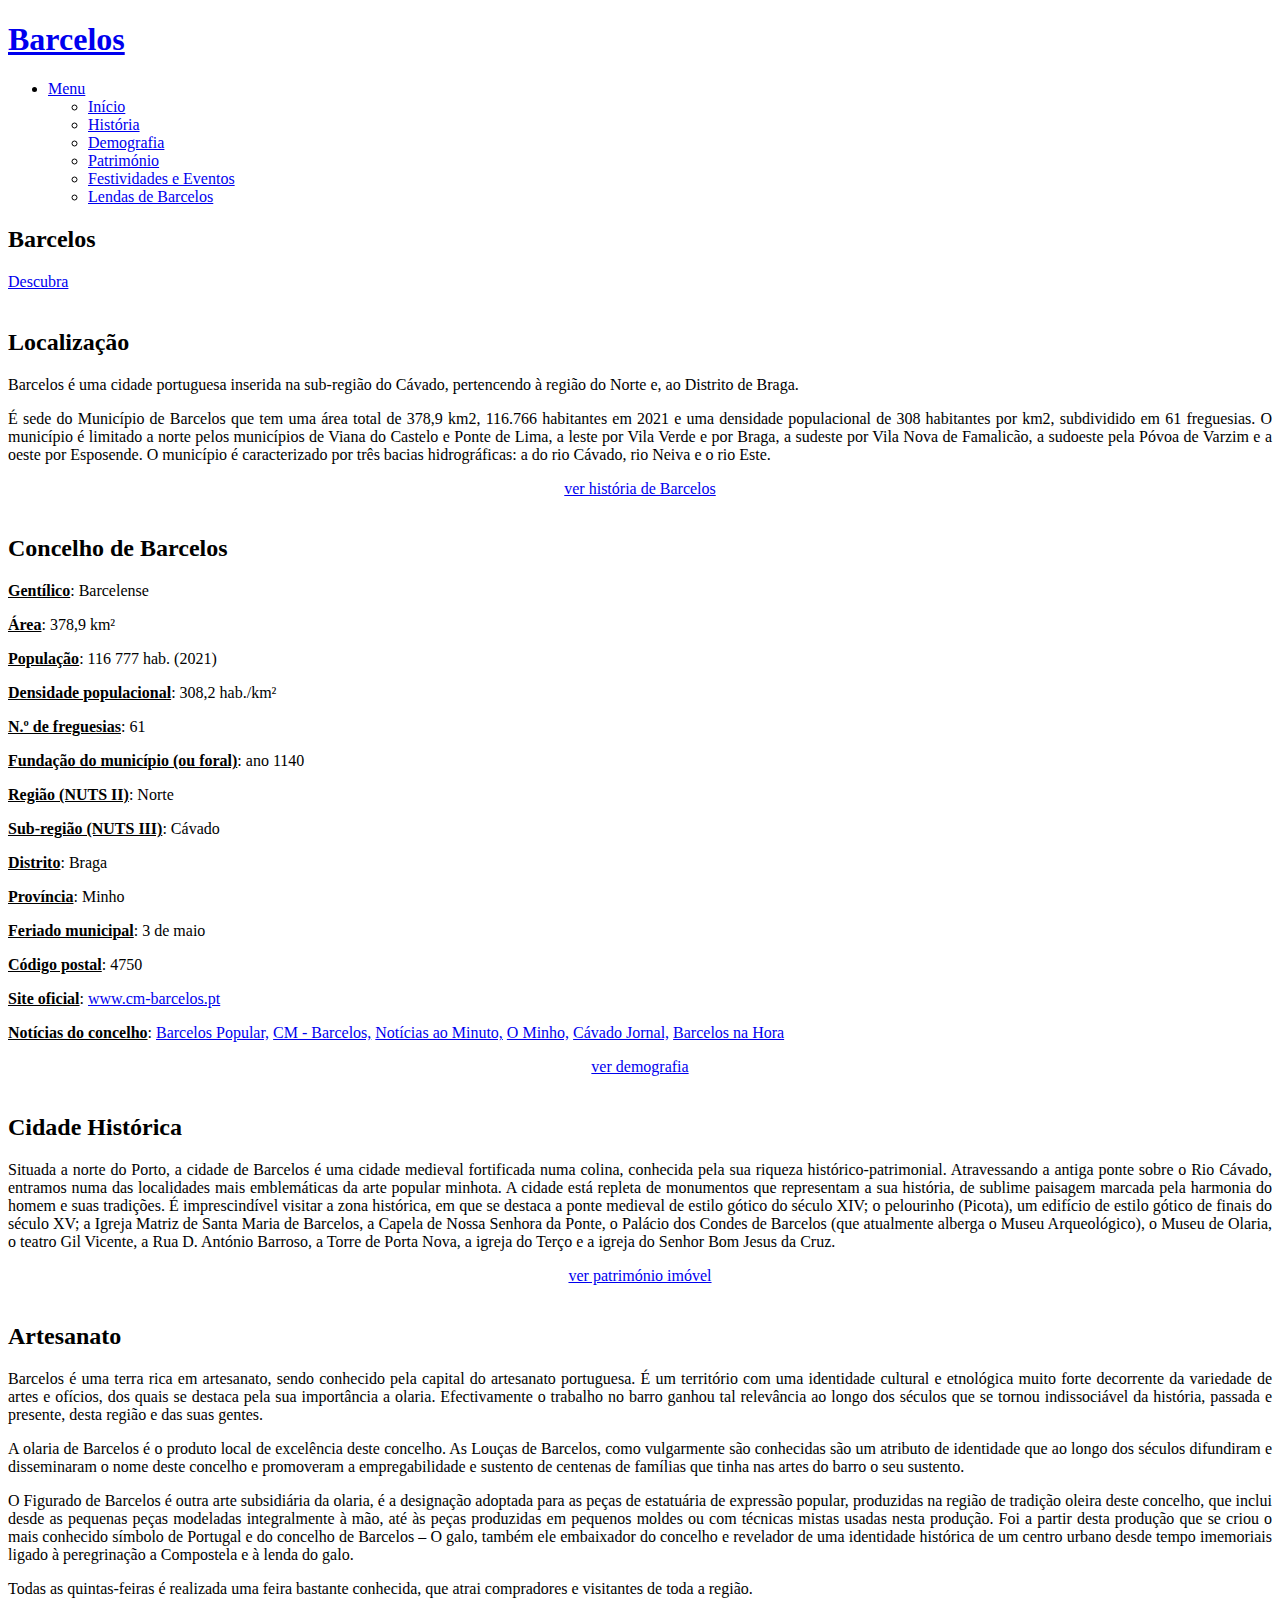
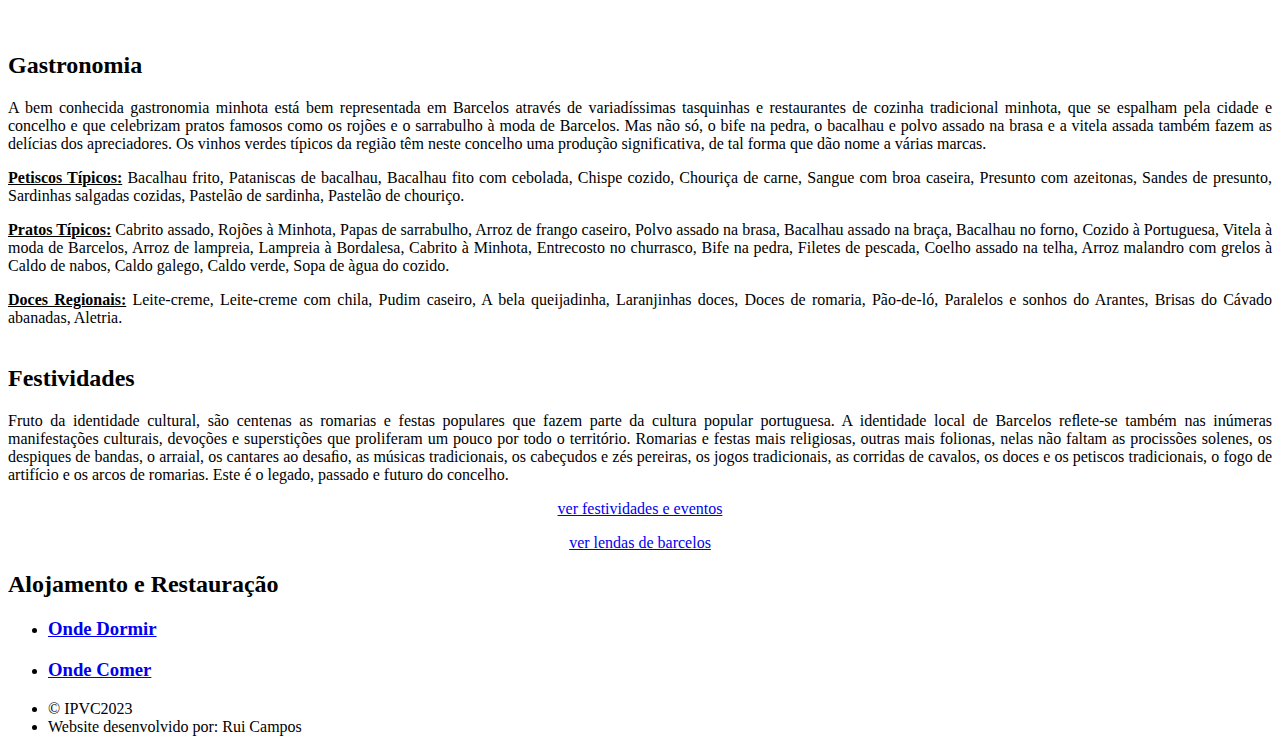
==== index.html @ 5ef61ab4 "changes" ====
<!DOCTYPE HTML>

<html>
	<head>
		<title>Barcelos</title>
		<meta charset="utf-8" />
		<meta name="viewport" content="width=device-width, initial-scale=1, user-scalable=no" />
		<link rel="stylesheet" href="assets/css/main.css" />
		<noscript><link rel="stylesheet" href="assets/css/noscript.css" /></noscript>
	</head>
	<body class="landing is-preload">

		<!-- Page Wrapper -->
			<div id="page-wrapper">

				<!-- Header -->
					<header id="header" class="alt">
						<h1><a href="index.html">Barcelos</a></h1>
						<nav id="nav">
							<ul>
								<li class="special">
									<a href="#menu" class="menuToggle"><span>Menu</span></a>
									<div id="menu">
										<ul>
											<li><a href="index.html">Início</a></li>
											<li><a href="historia.html">História</a></li>
											<li><a href="demografia.html">Demografia</a></li>
											<li><a href="patrimonio.html">Património</a></li>
											<li><a href="festividades.html">Festividades e Eventos</a></li>
											<li><a href="lendasdebarcelos.html">Lendas de Barcelos</a></li>
											

										</ul>
									</div>
								</li>
							</ul>
						</nav>
					</header>

				<!-- Banner -->
					<section id="banner">
						<div class="inner">
							<h2>Barcelos</h2>
							<p></p>
						
							
							
						</div>
						
						<p></p>
						<p></p>

						<a href="#one" class="more scrolly">Descubra</a>
					</section>

				<!-- One -->
					<section id="one" class="wrapper special">
						
					</section>

				<!-- Two -->
					<section id="two" class="wrapper alt style2">
						<section class="spotlight">
							<div class="image"><img src="images/Barcelos_localização.png" alt="" /></div><div class="content" align="justify">
								<h2>Localização</h2>
								<p>Barcelos é uma cidade portuguesa inserida na sub-região do Cávado, pertencendo à região do Norte e, ao Distrito de Braga.</p>
								<p>É sede do Município de Barcelos que tem uma área total de 378,9 km2, 116.766 habitantes em 2021 e uma densidade populacional de 308 habitantes por km2, subdividido em 61 freguesias. O município é limitado a norte pelos municípios de Viana do Castelo e Ponte de Lima, a leste por Vila Verde e por Braga, a sudeste por Vila Nova de Famalicão, a sudoeste pela Póvoa de Varzim e a oeste por Esposende. O município é caracterizado por três bacias hidrográficas: a do rio Cávado, rio Neiva e o rio Este.</p>
								<center><a href="historia.html" class="button primary fit small">ver história de Barcelos</a></center>
							</div>
						</section>
						<section class="spotlight">
							<div class="image"><img src="images/concelho.jpg" alt="" /></div><div class="content" align="justify">
								<h2>Concelho de Barcelos</h2>
								<p><b><u>Gentílico</u></b>: Barcelense</p>
								<p><b><u>Área</u></b>: 378,9 km²</p>
								<p><b><u>População</u></b>: 116 777 hab. (2021)</p>
								<p><b><u>Densidade populacional</u></b>: 308,2  hab./km²</p>
								<p><b><u>N.º de freguesias</u></b>: 61</p>
								<p><b><u>Fundação do município (ou foral)</u></b>: ano 1140</p>
								<p><b><u>Região (NUTS II)</u></b>: Norte</p>
								<p><b><u>Sub-região (NUTS III)</u></b>: Cávado</p>
								<p><b><u>Distrito</u></b>: Braga</p>
								<p><b><u>Província</u></b>: Minho</p>
								<p><b><u>Feriado municipal</u></b>: 3 de maio</p>
								<p><b><u>Código postal</u></b>: 4750</p>
								<p><b><u>Site oficial</u></b>: <a href="https://www.cm-barcelos.pt/">www.cm-barcelos.pt</a></p>
								<p><b><u>Notícias do concelho</u></b>: <a href="https://www.barcelos-popular.pt/">Barcelos Popular,</a> <a href="https://www.cm-barcelos.pt/categorias/noticias/">CM - Barcelos,</a> <a href="https://www.noticiasaominuto.com/pais/tag/barcelos">Notícias ao Minuto,</a> <a href="https://ominho.pt/tag/barcelos/">O Minho,</a> <a href="https://cavadojornal.pt/">Cávado Jornal,</a> <a href="https://barcelosnahora.pt/">Barcelos na Hora</a></p>
								<center><a href="demografia.html" class="button primary fit small">ver demografia</a></center>
								
							</div>
						</section>
						<section class="spotlight">
							<div class="image"><img src="images/barcelosPonte.jpg" alt="" /></div><div class="content" align="justify">
								<h2>Cidade Histórica</h2>
								<p>Situada a norte do Porto, a cidade de Barcelos é uma cidade medieval fortificada numa colina, conhecida pela sua riqueza histórico-patrimonial. Atravessando a antiga ponte sobre o Rio Cávado, entramos numa das localidades mais emblemáticas da arte popular minhota. A cidade está repleta de monumentos que representam a sua história, de sublime paisagem marcada pela harmonia do homem e suas tradições.
									
									É imprescindível visitar a zona histórica, em que se destaca a ponte medieval de estilo gótico do século XIV; o pelourinho (Picota), um edifício de estilo gótico de finais do século XV; a Igreja Matriz de Santa Maria de Barcelos, a Capela de Nossa Senhora da Ponte, o Palácio dos Condes de Barcelos (que atualmente alberga o Museu Arqueológico), o Museu de Olaria, o teatro Gil Vicente, a Rua D. António Barroso, a Torre de Porta Nova, a igreja do Terço e a igreja do Senhor Bom Jesus da Cruz. </p>
									<center><a href="patrimonio.html" class="button primary fit small">ver património imóvel</a></center>
							</div>
							
						</section>
						<section class="spotlight">
							<div class="image"><img src="images/artesanato.jpg" alt="" /></div><div class="content" align="justify">
								<h2>Artesanato</h2>
								<p>Barcelos é uma terra rica em artesanato, sendo conhecido pela capital do artesanato portuguesa. É um território com uma identidade cultural e etnológica muito forte decorrente da variedade de artes e ofícios, dos quais se destaca pela sua importância a olaria. Efectivamente o trabalho no barro ganhou tal relevância ao longo dos séculos que se tornou indissociável da história, passada e presente, desta região e das suas gentes.</p>

									<p>A olaria de Barcelos é o produto local de excelência deste concelho. As Louças de Barcelos, como vulgarmente são conhecidas são um atributo de identidade que ao longo dos séculos difundiram e disseminaram o nome deste concelho e promoveram a empregabilidade e sustento de centenas de famílias que tinha nas artes do barro o seu sustento.</p>
									
									<p>O Figurado de Barcelos é outra arte subsidiária da olaria, é a designação adoptada para as peças de estatuária de expressão popular, produzidas na região de tradição oleira deste concelho, que inclui desde as pequenas peças modeladas integralmente à mão, até às peças produzidas em pequenos moldes ou com técnicas mistas usadas nesta produção. Foi a partir desta produção que se criou o mais conhecido símbolo de Portugal e do concelho de Barcelos – O galo, também ele embaixador do concelho e revelador de uma identidade histórica de um centro urbano desde tempo imemoriais ligado à peregrinação a Compostela e à lenda do galo. </p>
									<p>Todas as quintas-feiras é realizada uma feira bastante conhecida, que atrai compradores e visitantes de toda a região.</p></p>
							</div>
						</section>
						<section class="spotlight">
							<div class="image"><img src="images/gastronomia.jpg" alt="" /></div><div class="content" align="justify">
								<h2>Gastronomia</h2>
								<p>A bem conhecida gastronomia minhota está bem representada em Barcelos através de variadíssimas tasquinhas e restaurantes de cozinha tradicional minhota, que se espalham pela cidade e concelho e que celebrizam pratos famosos como os rojões e o sarrabulho à moda de Barcelos. Mas não só, o bife na pedra, o bacalhau e polvo assado na brasa e a vitela assada também fazem as delícias dos apreciadores.
									Os vinhos verdes típicos da região têm neste concelho uma produção significativa, de tal forma que dão nome a várias marcas.</p>

								<li><b><u>Petiscos Típicos:</u></b> Bacalhau frito, Pataniscas de bacalhau, Bacalhau fito com cebolada, Chispe cozido, Chouriça de carne, Sangue com broa caseira, Presunto com azeitonas, Sandes de presunto, Sardinhas salgadas cozidas, Pastelão de sardinha, Pastelão de chouriço.</li>
								<p></p>
								<li><b><u>Pratos Típicos:</u></b> Cabrito assado, Rojões à Minhota, Papas de sarrabulho, Arroz de frango caseiro, Polvo assado na brasa, Bacalhau assado na braça, Bacalhau no forno, Cozido à Portuguesa, Vitela à moda de Barcelos, Arroz de lampreia, Lampreia à Bordalesa, Cabrito à Minhota, Entrecosto no churrasco, Bife na pedra, Filetes de pescada, Coelho assado na telha, Arroz malandro com grelos à Caldo de nabos, Caldo galego, Caldo verde, Sopa de àgua do cozido.</li>
								<p></p>
								<li><b><u>Doces Regionais:</u></b> Leite-creme, Leite-creme com chila, Pudim caseiro, A bela queijadinha, Laranjinhas doces, Doces de romaria, Pão-de-ló, Paralelos e sonhos do Arantes, Brisas do Cávado abanadas, Aletria.</li>
								
							</div>
						</section>
						<section class="spotlight">
							<div class="image"><img src="images/festadascruzes.jpg" alt="" /></div><div class="content" align="justify">
								<h2>Festividades</h2>
								<p>Fruto da identidade cultural, são centenas as romarias e festas populares que fazem parte da cultura popular portuguesa. A identidade local de Barcelos reﬂete-se também nas inúmeras manifestações culturais, devoções e superstições que proliferam um pouco por todo o território. Romarias e festas mais religiosas, outras mais folionas, nelas não faltam as procissões solenes, os despiques de bandas, o arraial, os cantares ao desaﬁo, as músicas tradicionais, os cabeçudos e zés pereiras, os jogos tradicionais, as corridas de cavalos, os doces e os petiscos tradicionais, o fogo de artifício e os arcos de romarias. Este é o legado, passado e futuro do concelho.</p>
								<center><a href="festividades.html" class="button primary fit small">ver festividades e eventos</a></center>
								<p></p>
								<center><a href="lendasdebarcelos.html" class="button primary fit small">ver lendas de barcelos</a></center>
							</div>
						</section>
					</section>

				<!-- Three -->
					<section id="three" class="wrapper style3 special">
						<div class="inner">
							<header class="major">
								<h2>Alojamento e Restauração</h2>
								<p></p>
								<p></p>
							</header>
							<ul class="features">
								<li class="fa fa-bed">
									<h3><a href="https://www.cm-barcelos.pt/visitar/onde-ficar/">Onde Dormir</a></h3>
									<p></p>
								</li>
								<li class="fas fa-hamburger">
									<h3><a href="https://www.cm-barcelos.pt/visitar/onde-comer/">Onde Comer</a></h3>
									<p></p>
								</li>
								
							</ul>
						</div>
					</section>

				<!-- CTA -->
					<section id="cta" class="wrapper style4">
						<div class="inner">
							<header>
								
							</header>
							<ul class="actions stacked">
								
							</ul>
						</div>
					</section>

				<!-- Footer -->
					<footer id="footer">
						
						<ul class="copyright">
							<li>&copy; IPVC2023</li><li>Website desenvolvido por: Rui Campos</a></li>
						</ul>
					</footer>

			</div>

		<!-- Scripts -->
			<script src="assets/js/jquery.min.js"></script>
			<script src="assets/js/jquery.scrollex.min.js"></script>
			<script src="assets/js/jquery.scrolly.min.js"></script>
			<script src="assets/js/browser.min.js"></script>
			<script src="assets/js/breakpoints.min.js"></script>
			<script src="assets/js/util.js"></script>
			<script src="assets/js/main.js"></script>

	</body>
</html>
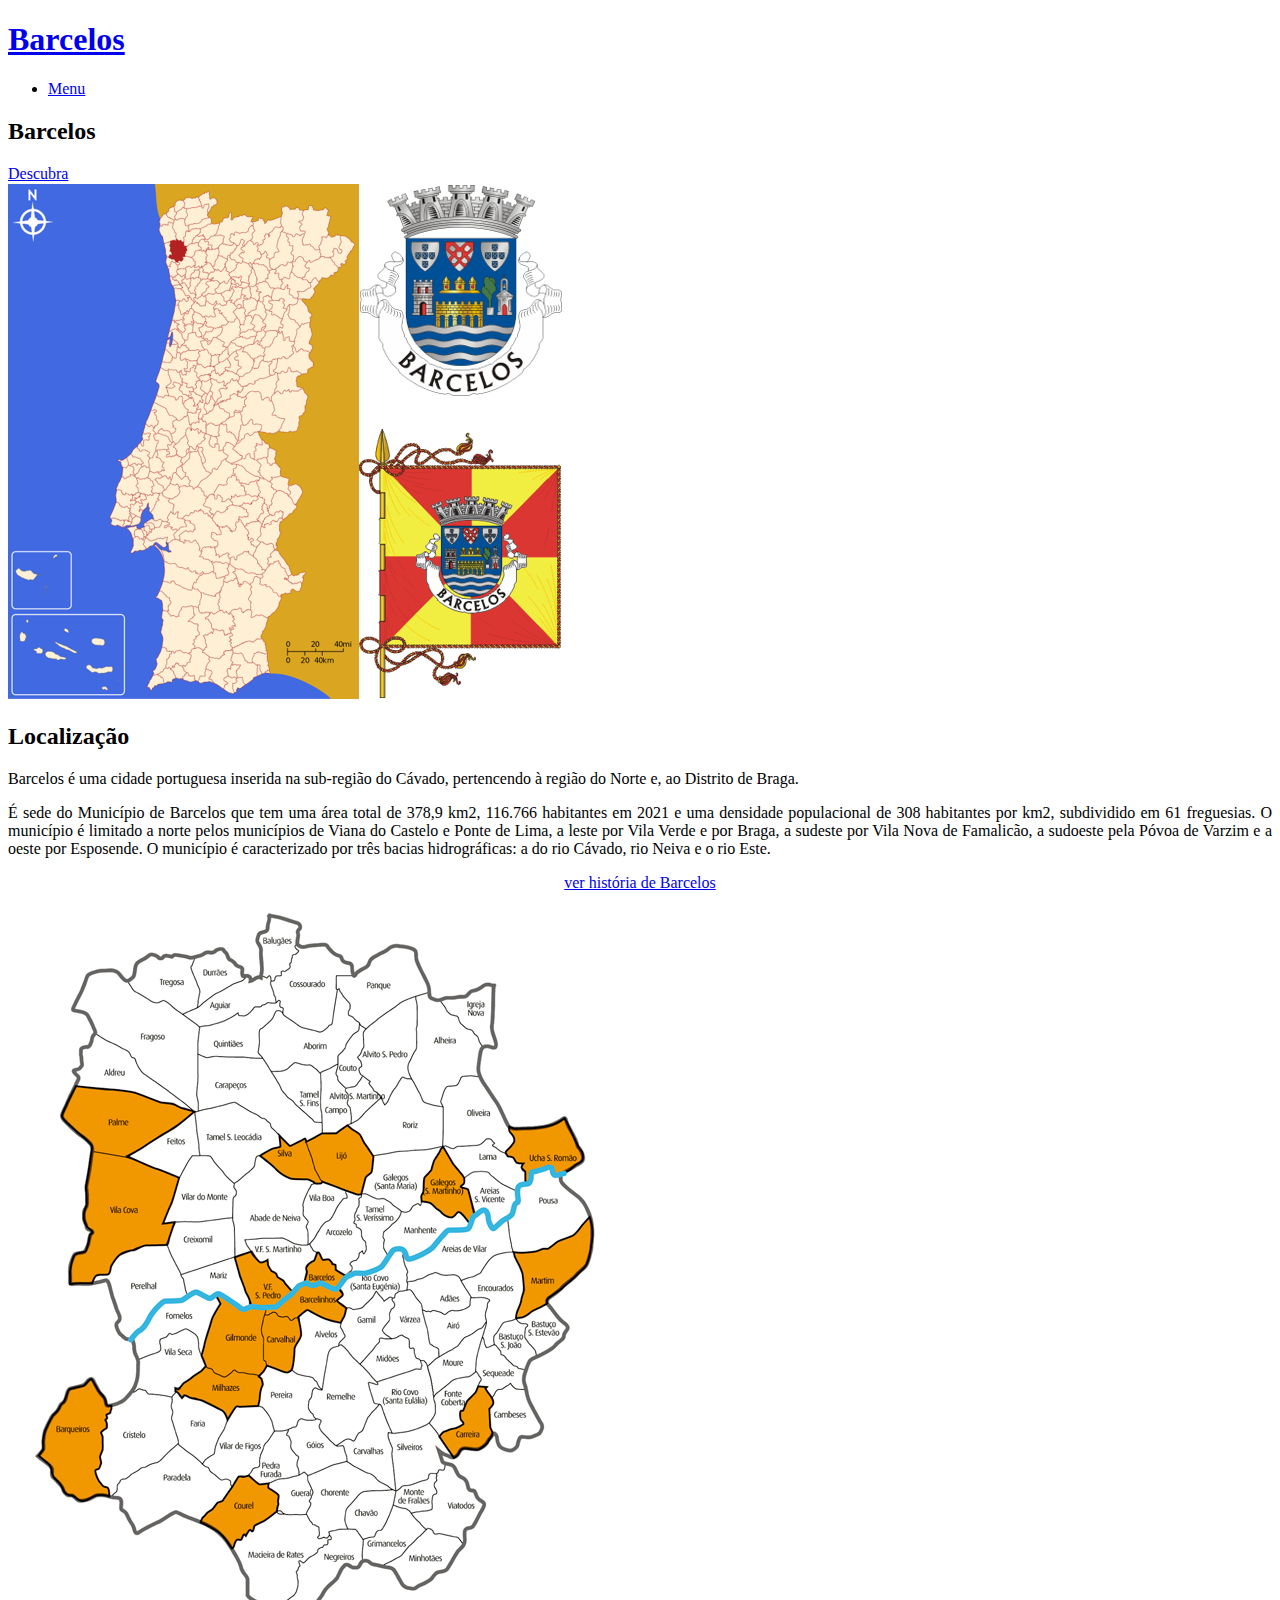
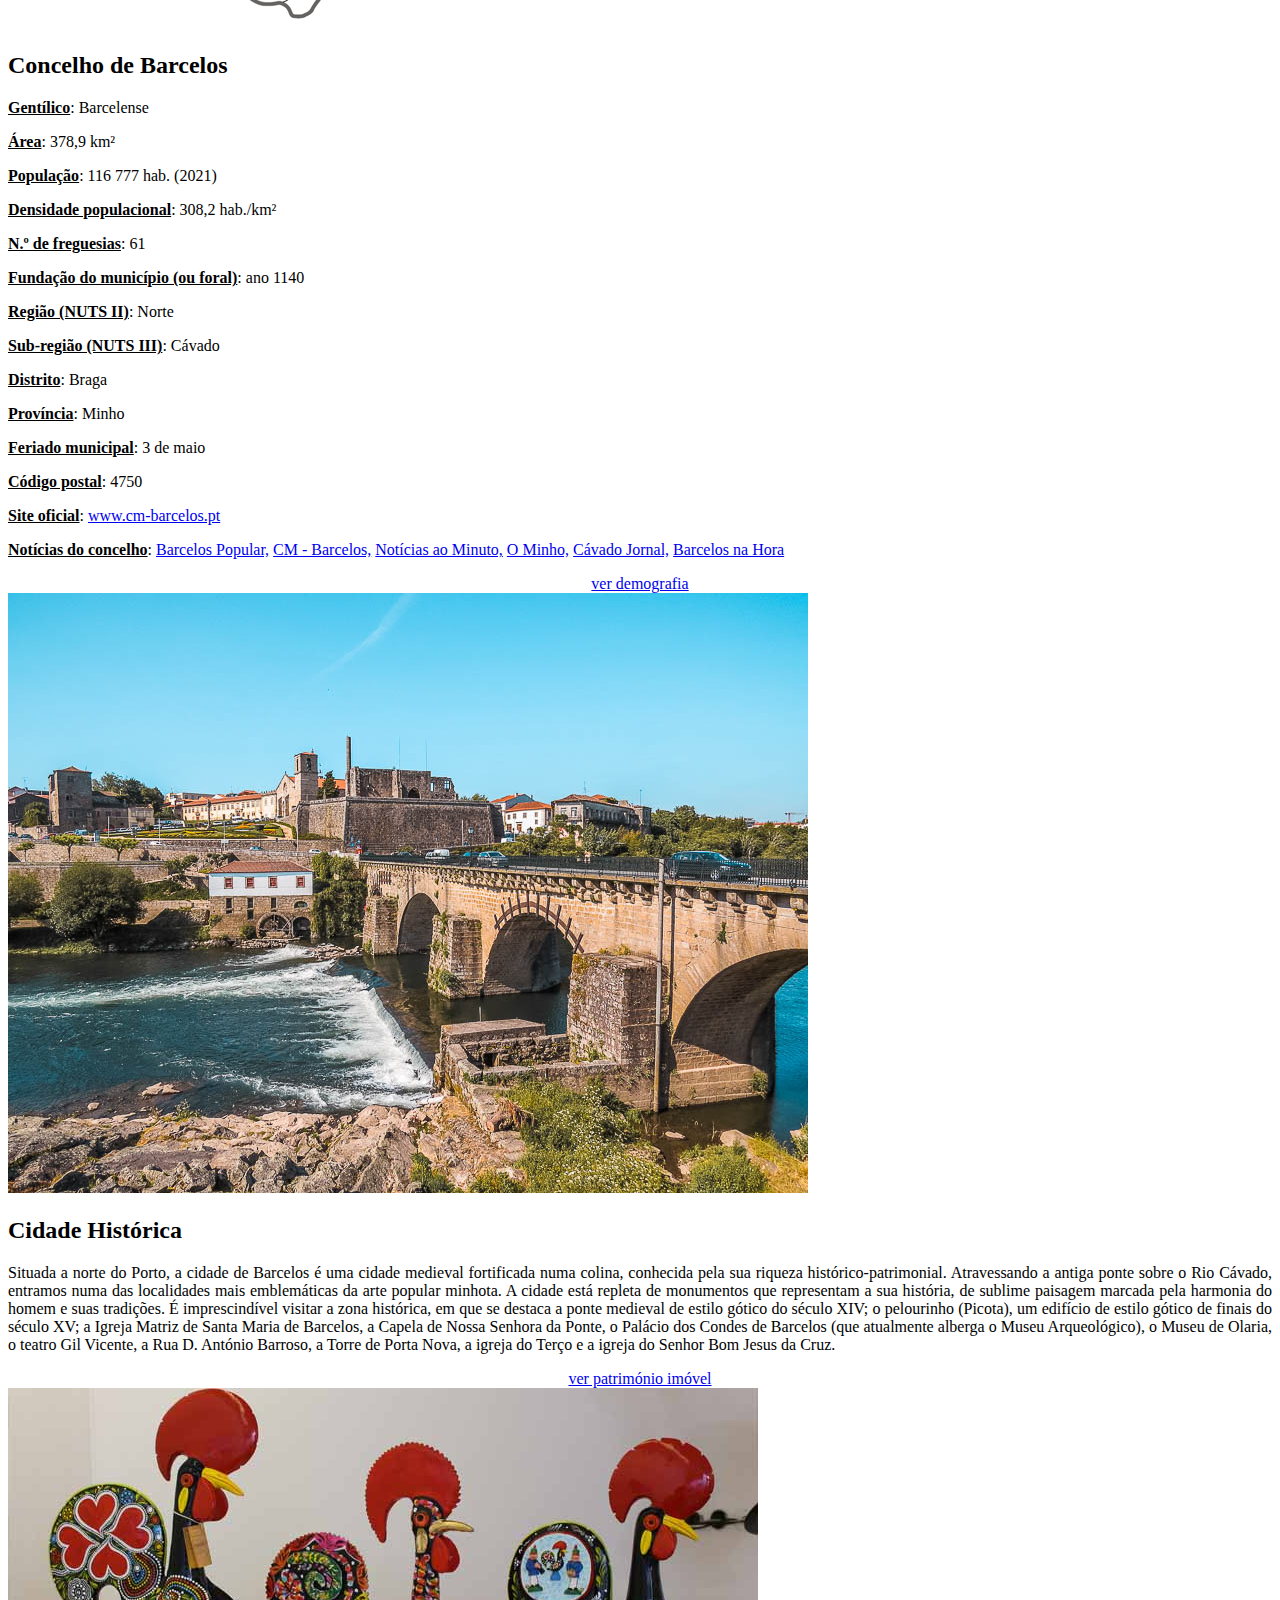
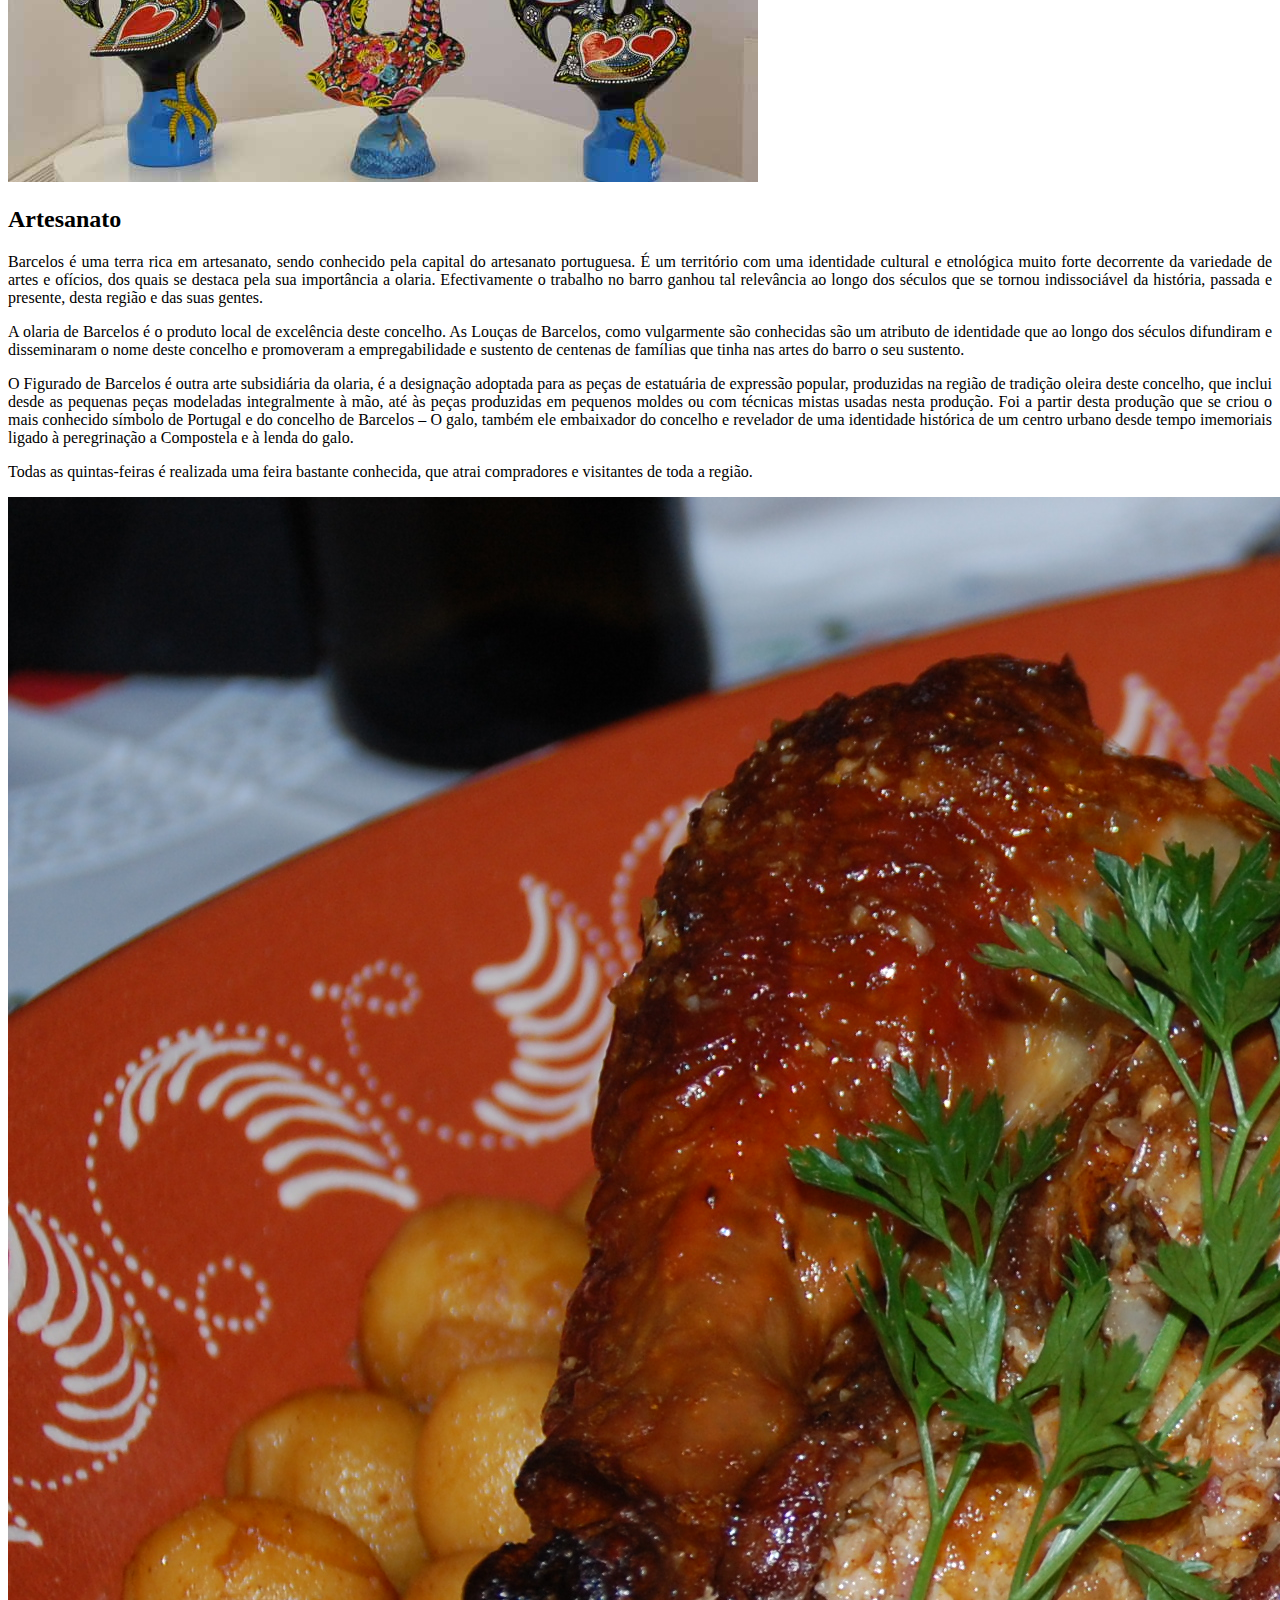
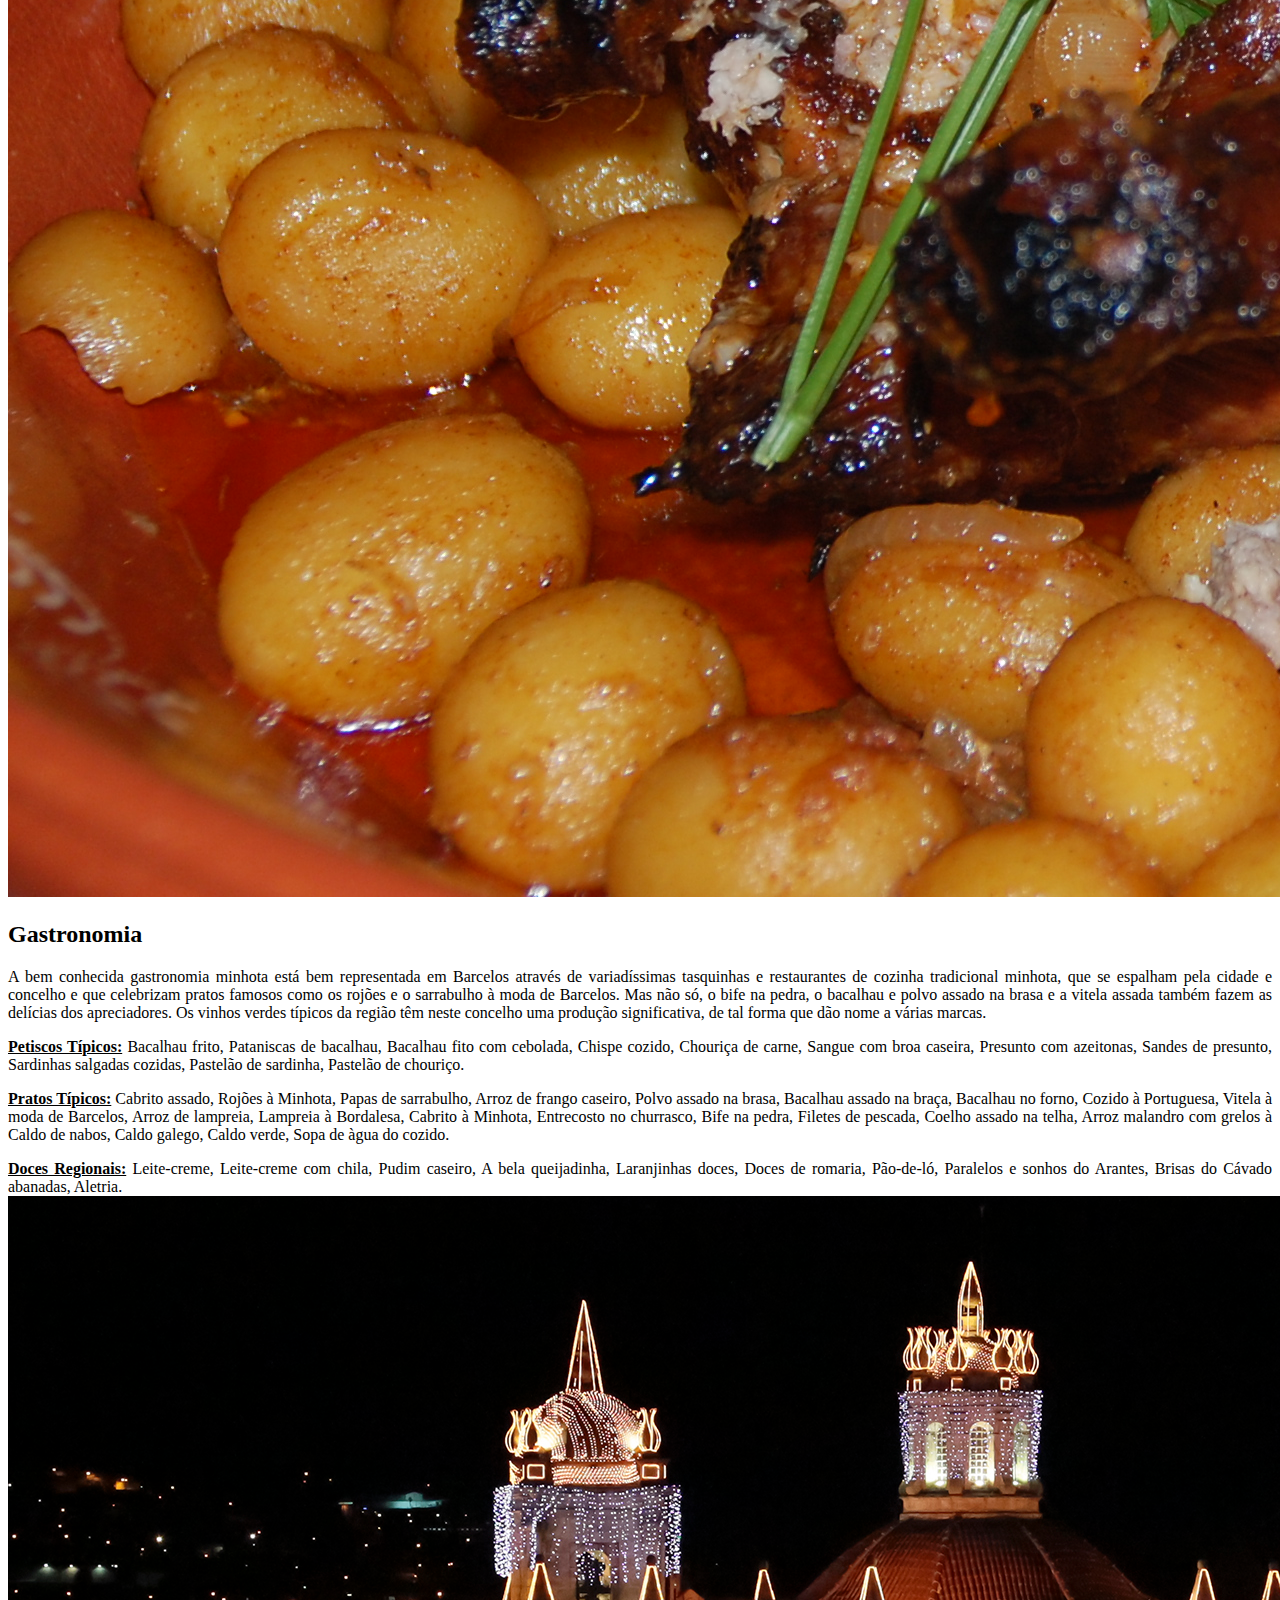
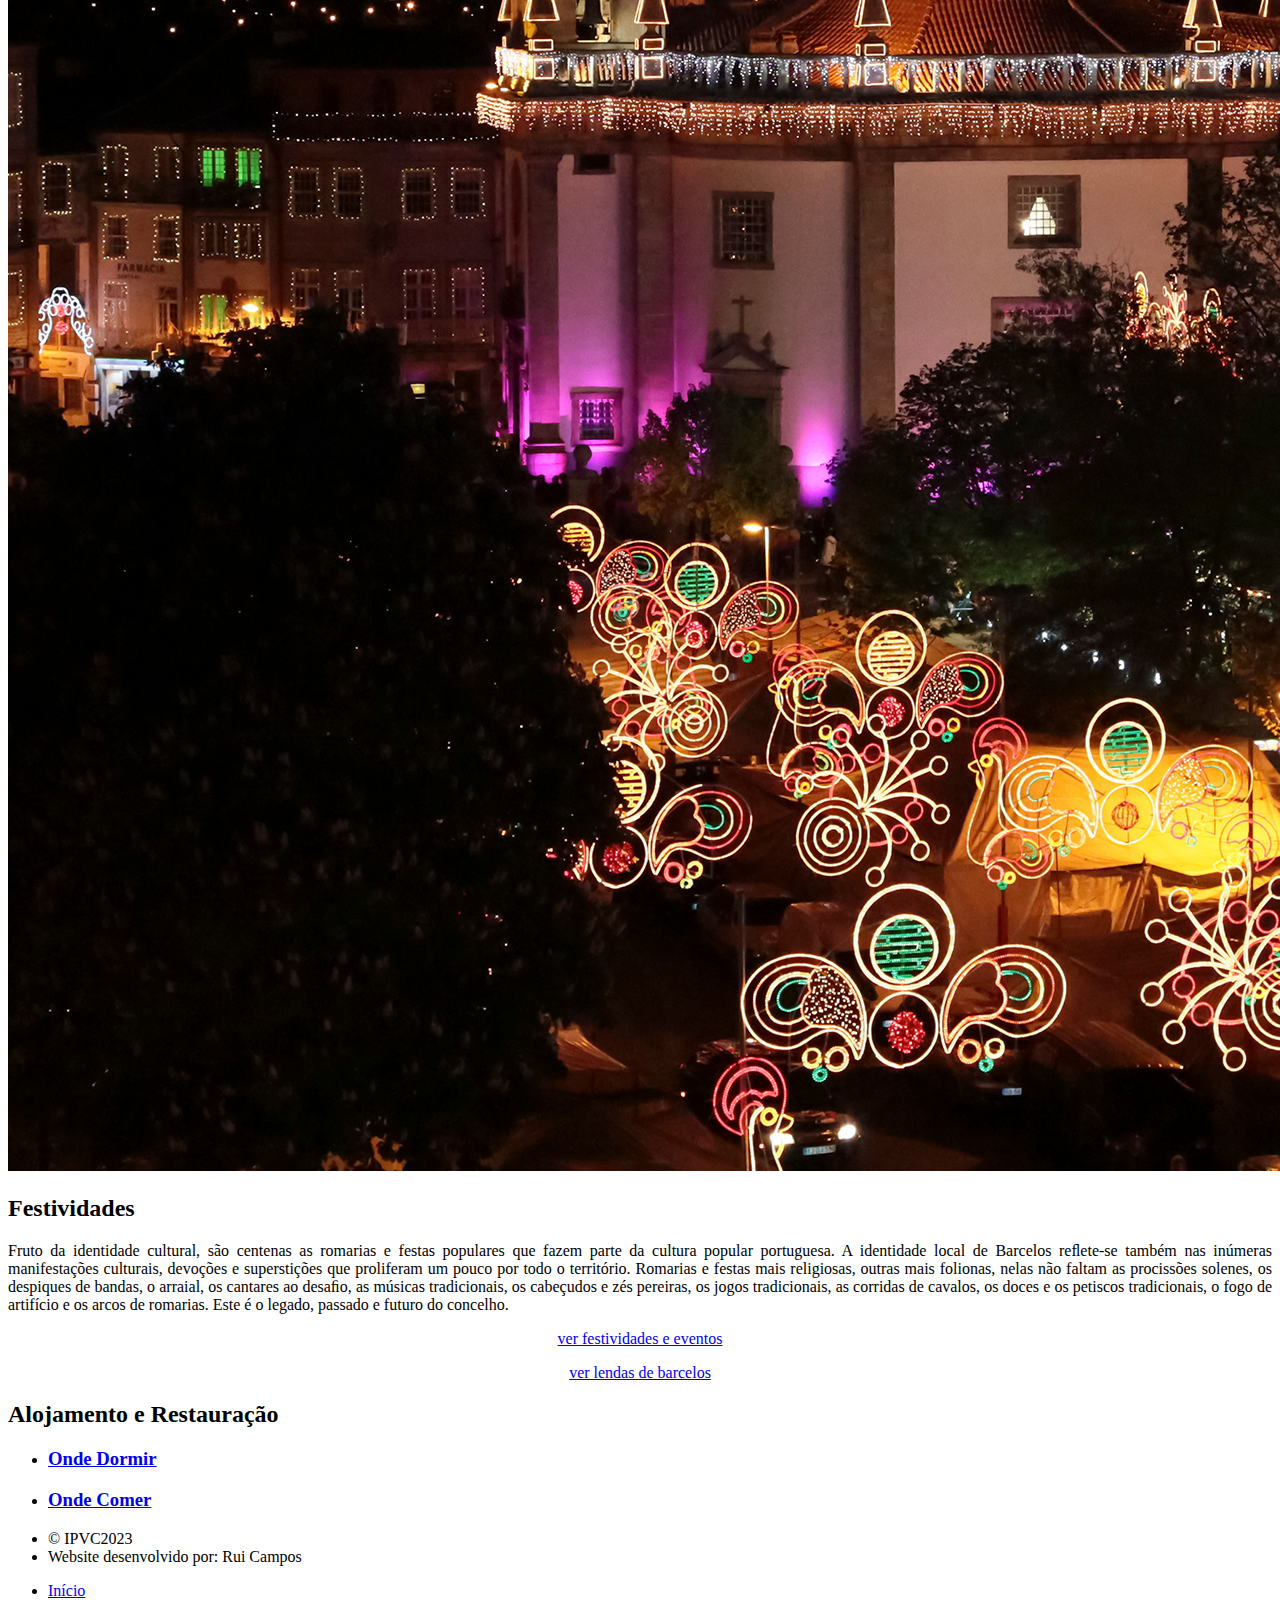
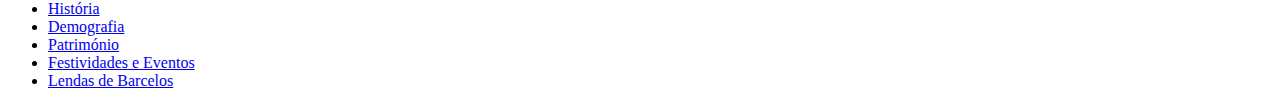
==== commit 6fc9b143: "atualizado" ====
--- a/index.html
+++ b/index.html
@@ -5,8 +5,8 @@
 		<title>Barcelos</title>
 		<meta charset="utf-8" />
 		<meta name="viewport" content="width=device-width, initial-scale=1, user-scalable=no" />
-		<link rel="stylesheet" href="assets/css/main.css" />
-		<noscript><link rel="stylesheet" href="assets/css/noscript.css" /></noscript>
+		<link rel="stylesheet" href="./assets/css/main.css" />
+		<noscript><link rel="stylesheet" href="./assets/css/noscript.css" /></noscript>
 	</head>
 	<body class="landing is-preload">
 
@@ -15,19 +15,19 @@
 
 				<!-- Header -->
 					<header id="header" class="alt">
-						<h1><a href="index.html">Barcelos</a></h1>
+						<h1><a href="/index.html">Barcelos</a></h1>
 						<nav id="nav">
 							<ul>
 								<li class="special">
 									<a href="#menu" class="menuToggle"><span>Menu</span></a>
 									<div id="menu">
 										<ul>
-											<li><a href="index.html">Início</a></li>
-											<li><a href="historia.html">História</a></li>
-											<li><a href="demografia.html">Demografia</a></li>
-											<li><a href="patrimonio.html">Património</a></li>
-											<li><a href="festividades.html">Festividades e Eventos</a></li>
-											<li><a href="lendasdebarcelos.html">Lendas de Barcelos</a></li>
+											<li><a href="/index.html">Início</a></li>
+											<li><a href="/website/historia.html">História</a></li>
+											<li><a href="/website/demografia.html">Demografia</a></li>
+											<li><a href="/website/patrimonio.html">Património</a></li>
+											<li><a href="/website/festividades.html">Festividades e Eventos</a></li>
+											<li><a href="/website/lendasdebarcelos.html">Lendas de Barcelos</a></li>
 											
 
 										</ul>
@@ -61,7 +61,7 @@
 				<!-- Two -->
 					<section id="two" class="wrapper alt style2">
 						<section class="spotlight">
-							<div class="image"><img src="images/Barcelos_localização.png" alt="" /></div><div class="content" align="justify">
+							<div class="image"><img src="/website/images/Barcelos_localização.png" alt="" /></div><div class="content" align="justify">
 								<h2>Localização</h2>
 								<p>Barcelos é uma cidade portuguesa inserida na sub-região do Cávado, pertencendo à região do Norte e, ao Distrito de Braga.</p>
 								<p>É sede do Município de Barcelos que tem uma área total de 378,9 km2, 116.766 habitantes em 2021 e uma densidade populacional de 308 habitantes por km2, subdividido em 61 freguesias. O município é limitado a norte pelos municípios de Viana do Castelo e Ponte de Lima, a leste por Vila Verde e por Braga, a sudeste por Vila Nova de Famalicão, a sudoeste pela Póvoa de Varzim e a oeste por Esposende. O município é caracterizado por três bacias hidrográficas: a do rio Cávado, rio Neiva e o rio Este.</p>
@@ -69,7 +69,7 @@
 							</div>
 						</section>
 						<section class="spotlight">
-							<div class="image"><img src="images/concelho.jpg" alt="" /></div><div class="content" align="justify">
+							<div class="image"><img src="/website/images/concelho.jpg" alt="" /></div><div class="content" align="justify">
 								<h2>Concelho de Barcelos</h2>
 								<p><b><u>Gentílico</u></b>: Barcelense</p>
 								<p><b><u>Área</u></b>: 378,9 km²</p>
@@ -85,22 +85,22 @@
 								<p><b><u>Código postal</u></b>: 4750</p>
 								<p><b><u>Site oficial</u></b>: <a href="https://www.cm-barcelos.pt/">www.cm-barcelos.pt</a></p>
 								<p><b><u>Notícias do concelho</u></b>: <a href="https://www.barcelos-popular.pt/">Barcelos Popular,</a> <a href="https://www.cm-barcelos.pt/categorias/noticias/">CM - Barcelos,</a> <a href="https://www.noticiasaominuto.com/pais/tag/barcelos">Notícias ao Minuto,</a> <a href="https://ominho.pt/tag/barcelos/">O Minho,</a> <a href="https://cavadojornal.pt/">Cávado Jornal,</a> <a href="https://barcelosnahora.pt/">Barcelos na Hora</a></p>
-								<center><a href="demografia.html" class="button primary fit small">ver demografia</a></center>
+								<center><a href="/website/demografia.html" class="button primary fit small">ver demografia</a></center>
 								
 							</div>
 						</section>
 						<section class="spotlight">
-							<div class="image"><img src="images/barcelosPonte.jpg" alt="" /></div><div class="content" align="justify">
+							<div class="image"><img src="/website/images/barcelosPonte.jpg" alt="" /></div><div class="content" align="justify">
 								<h2>Cidade Histórica</h2>
 								<p>Situada a norte do Porto, a cidade de Barcelos é uma cidade medieval fortificada numa colina, conhecida pela sua riqueza histórico-patrimonial. Atravessando a antiga ponte sobre o Rio Cávado, entramos numa das localidades mais emblemáticas da arte popular minhota. A cidade está repleta de monumentos que representam a sua história, de sublime paisagem marcada pela harmonia do homem e suas tradições.
 									
 									É imprescindível visitar a zona histórica, em que se destaca a ponte medieval de estilo gótico do século XIV; o pelourinho (Picota), um edifício de estilo gótico de finais do século XV; a Igreja Matriz de Santa Maria de Barcelos, a Capela de Nossa Senhora da Ponte, o Palácio dos Condes de Barcelos (que atualmente alberga o Museu Arqueológico), o Museu de Olaria, o teatro Gil Vicente, a Rua D. António Barroso, a Torre de Porta Nova, a igreja do Terço e a igreja do Senhor Bom Jesus da Cruz. </p>
-									<center><a href="patrimonio.html" class="button primary fit small">ver património imóvel</a></center>
+									<center><a href="/website/patrimonio.html" class="button primary fit small">ver património imóvel</a></center>
 							</div>
 							
 						</section>
 						<section class="spotlight">
-							<div class="image"><img src="images/artesanato.jpg" alt="" /></div><div class="content" align="justify">
+							<div class="image"><img src="/website/images/artesanato.jpg" alt="" /></div><div class="content" align="justify">
 								<h2>Artesanato</h2>
 								<p>Barcelos é uma terra rica em artesanato, sendo conhecido pela capital do artesanato portuguesa. É um território com uma identidade cultural e etnológica muito forte decorrente da variedade de artes e ofícios, dos quais se destaca pela sua importância a olaria. Efectivamente o trabalho no barro ganhou tal relevância ao longo dos séculos que se tornou indissociável da história, passada e presente, desta região e das suas gentes.</p>
 
@@ -111,7 +111,7 @@
 							</div>
 						</section>
 						<section class="spotlight">
-							<div class="image"><img src="images/gastronomia.jpg" alt="" /></div><div class="content" align="justify">
+							<div class="image"><img src="/website/images/gastronomia.jpg" alt="" /></div><div class="content" align="justify">
 								<h2>Gastronomia</h2>
 								<p>A bem conhecida gastronomia minhota está bem representada em Barcelos através de variadíssimas tasquinhas e restaurantes de cozinha tradicional minhota, que se espalham pela cidade e concelho e que celebrizam pratos famosos como os rojões e o sarrabulho à moda de Barcelos. Mas não só, o bife na pedra, o bacalhau e polvo assado na brasa e a vitela assada também fazem as delícias dos apreciadores.
 									Os vinhos verdes típicos da região têm neste concelho uma produção significativa, de tal forma que dão nome a várias marcas.</p>
@@ -125,12 +125,12 @@
 							</div>
 						</section>
 						<section class="spotlight">
-							<div class="image"><img src="images/festadascruzes.jpg" alt="" /></div><div class="content" align="justify">
+							<div class="image"><img src="/website/images/festadascruzes.jpg" alt="" /></div><div class="content" align="justify">
 								<h2>Festividades</h2>
 								<p>Fruto da identidade cultural, são centenas as romarias e festas populares que fazem parte da cultura popular portuguesa. A identidade local de Barcelos reﬂete-se também nas inúmeras manifestações culturais, devoções e superstições que proliferam um pouco por todo o território. Romarias e festas mais religiosas, outras mais folionas, nelas não faltam as procissões solenes, os despiques de bandas, o arraial, os cantares ao desaﬁo, as músicas tradicionais, os cabeçudos e zés pereiras, os jogos tradicionais, as corridas de cavalos, os doces e os petiscos tradicionais, o fogo de artifício e os arcos de romarias. Este é o legado, passado e futuro do concelho.</p>
-								<center><a href="festividades.html" class="button primary fit small">ver festividades e eventos</a></center>
+								<center><a href="/website/festividades.html" class="button primary fit small">ver festividades e eventos</a></center>
 								<p></p>
-								<center><a href="lendasdebarcelos.html" class="button primary fit small">ver lendas de barcelos</a></center>
+								<center><a href="/website/lendasdebarcelos.html" class="button primary fit small">ver lendas de barcelos</a></center>
 							</div>
 						</section>
 					</section>
@@ -180,13 +180,13 @@
 			</div>
 
 		<!-- Scripts -->
-			<script src="assets/js/jquery.min.js"></script>
-			<script src="assets/js/jquery.scrollex.min.js"></script>
-			<script src="assets/js/jquery.scrolly.min.js"></script>
-			<script src="assets/js/browser.min.js"></script>
-			<script src="assets/js/breakpoints.min.js"></script>
-			<script src="assets/js/util.js"></script>
-			<script src="assets/js/main.js"></script>
+			<script src="/website/assets/js/jquery.min.js"></script>
+			<script src="/website/assets/js/jquery.scrollex.min.js"></script>
+			<script src="/website/assets/js/jquery.scrolly.min.js"></script>
+			<script src="/website/assets/js/browser.min.js"></script>
+			<script src="/website/assets/js/breakpoints.min.js"></script>
+			<script src="/website/assets/js/util.js"></script>
+			<script src="/website/assets/js/main.js"></script>
 
 	</body>
 </html>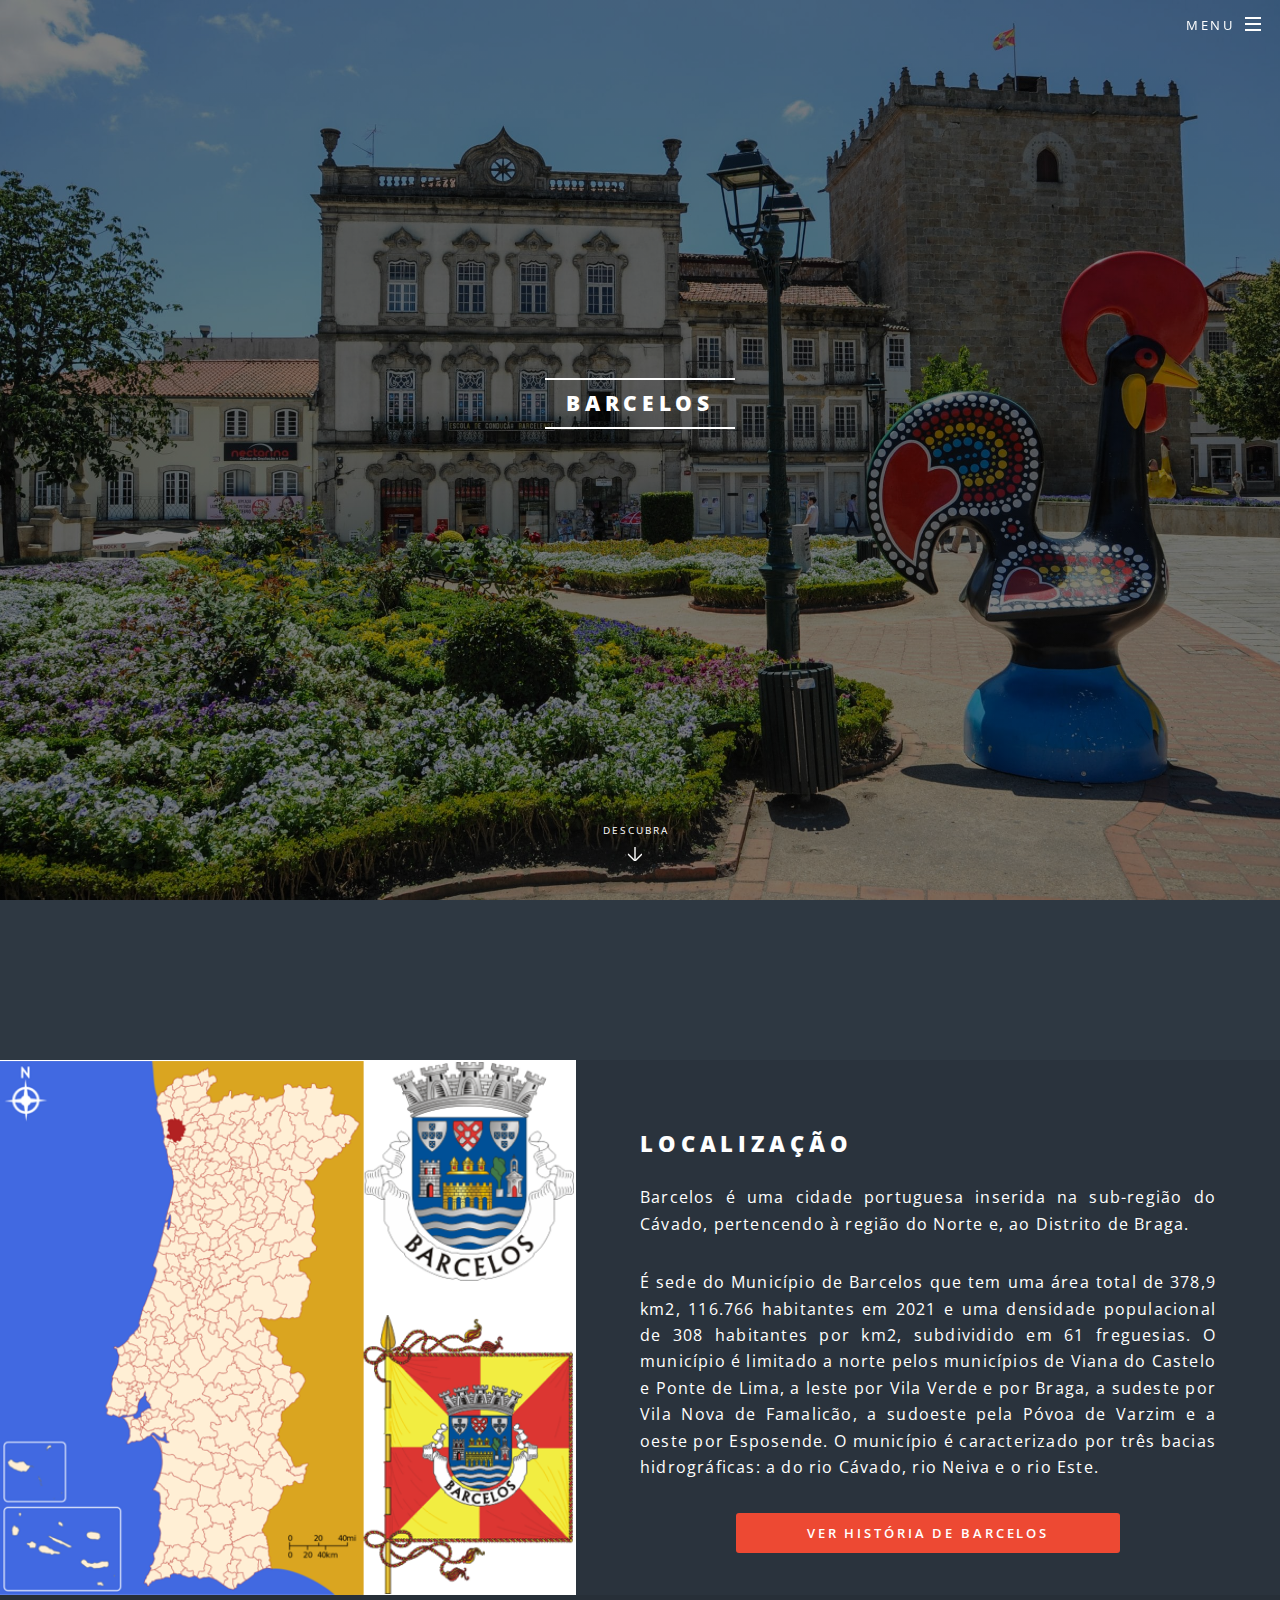
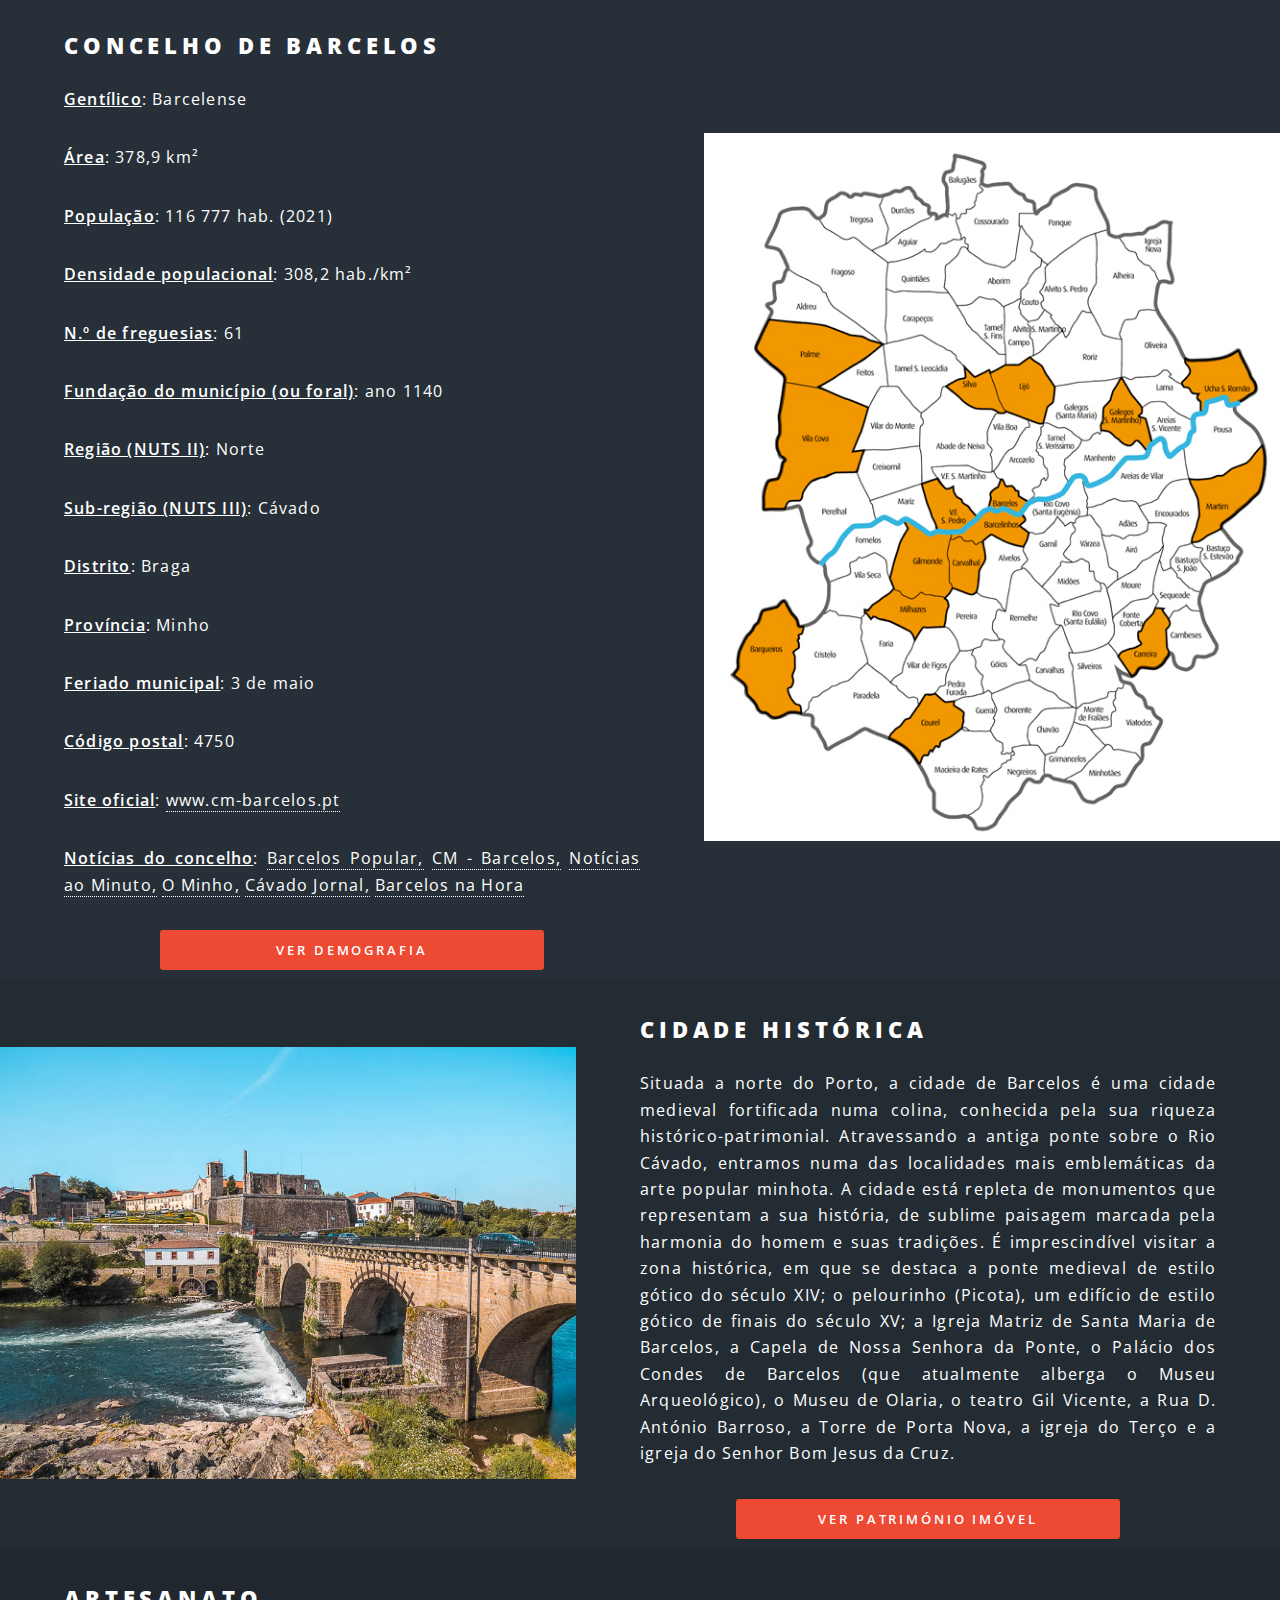
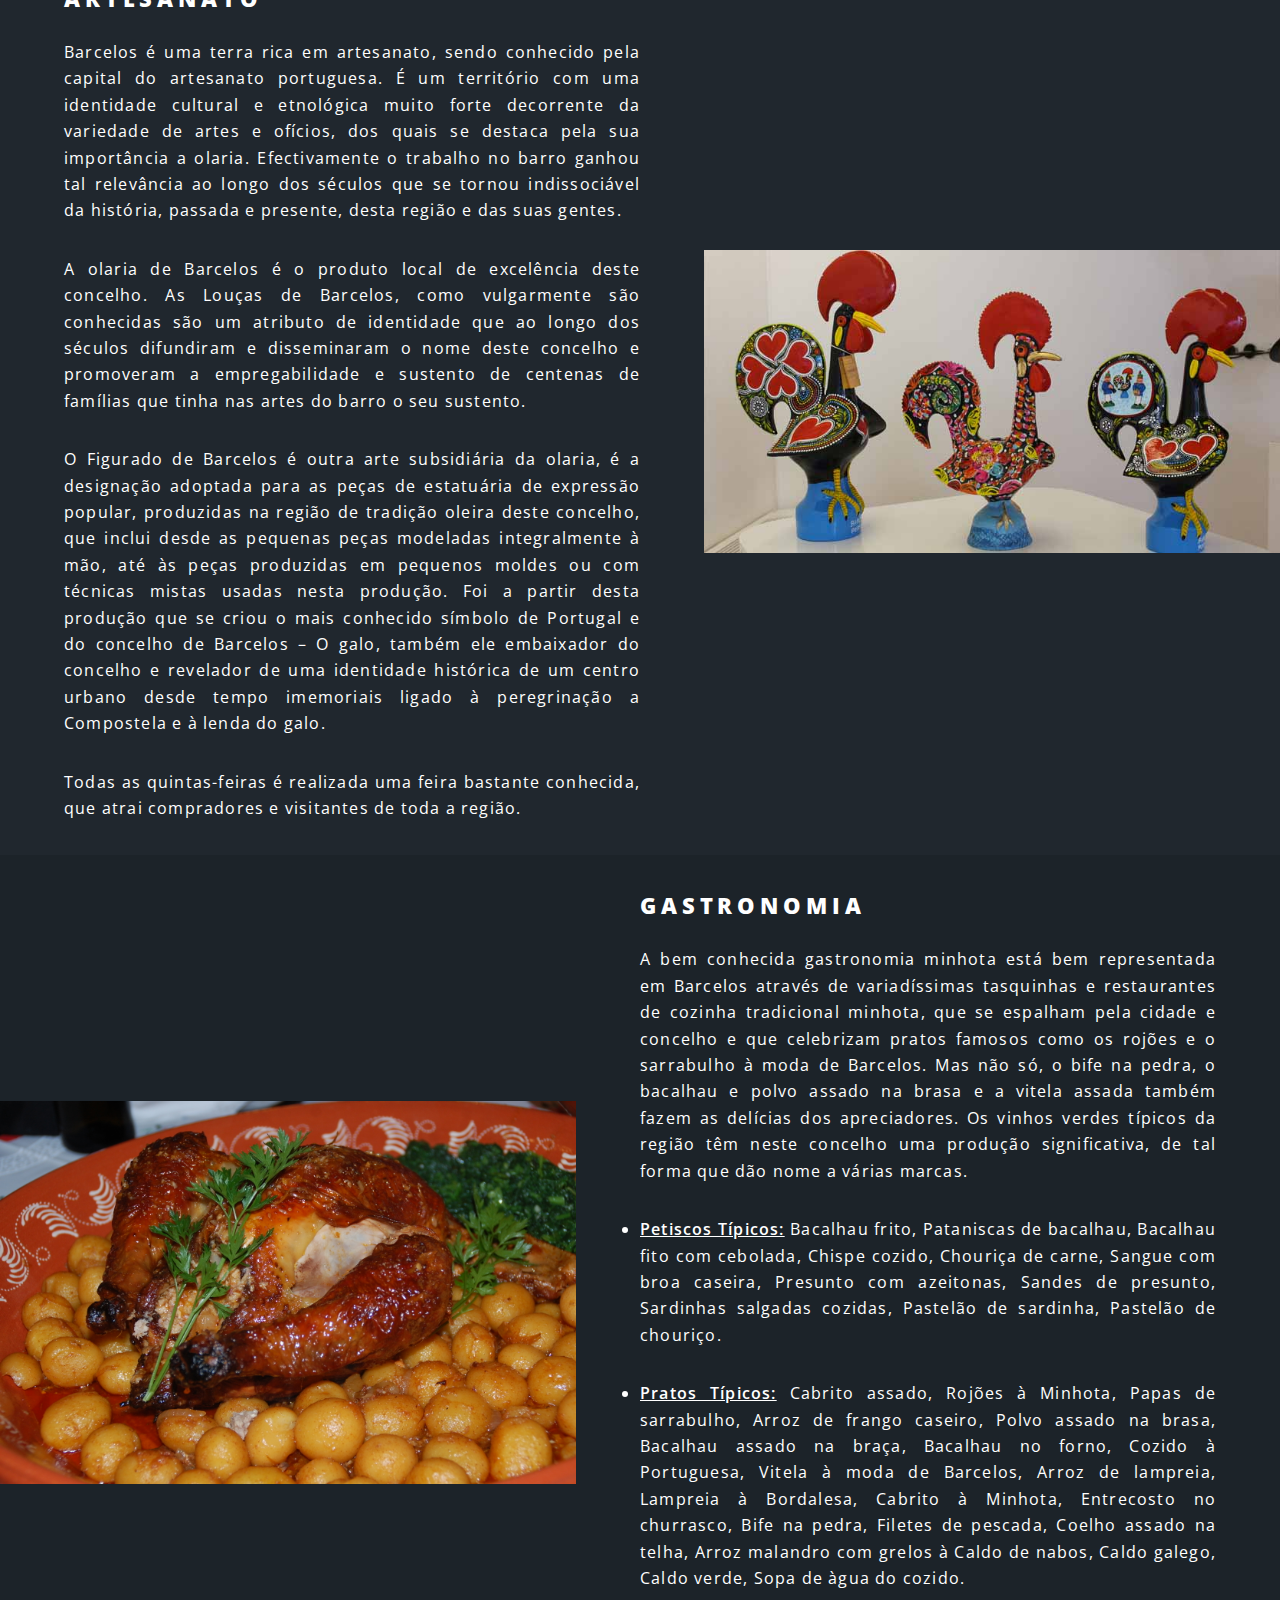
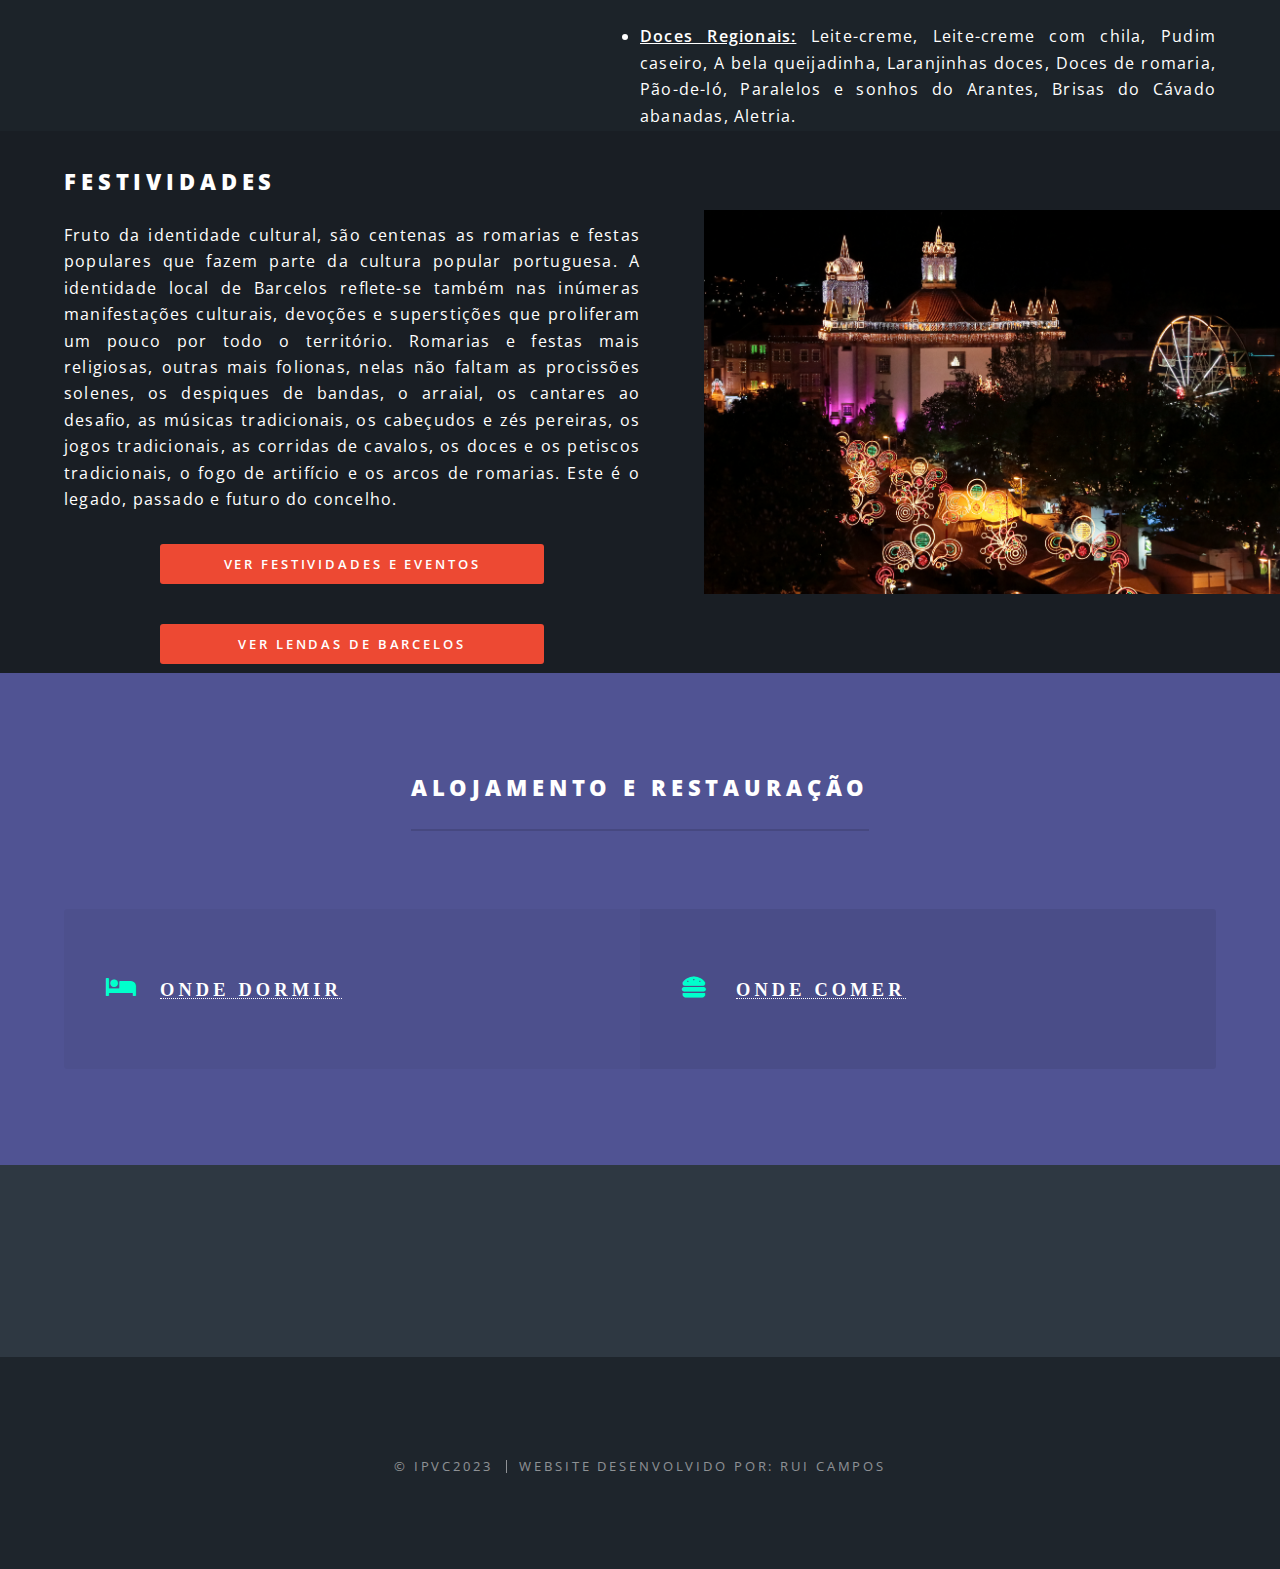
==== commit b3219697: "atualizado" ====
--- a/index.html
+++ b/index.html
@@ -5,8 +5,8 @@
 		<title>Barcelos</title>
 		<meta charset="utf-8" />
 		<meta name="viewport" content="width=device-width, initial-scale=1, user-scalable=no" />
-		<link rel="stylesheet" href="./assets/css/main.css" />
-		<noscript><link rel="stylesheet" href="./assets/css/noscript.css" /></noscript>
+		<link rel="stylesheet" href="/website/assets/css/main.css" />
+		<noscript><link rel="stylesheet" href="./website/assets/css/noscript.css" /></noscript>
 	</head>
 	<body class="landing is-preload">
 
--- a/website/assets/css/main.css
+++ b/website/assets/css/main.css
@@ -0,0 +1,3996 @@
+@import url(fontawesome-all.min.css);
+@import url("https://fonts.googleapis.com/css?family=Open+Sans:400,400italic,600,600italic,800,800italic");
+
+
+
+html, body, div, span, applet, object,
+iframe, h1, h2, h3, h4, h5, h6, p, blockquote,
+pre, a, abbr, acronym, address, big, cite,
+code, del, dfn, em, img, ins, kbd, q, s, samp,
+small, strike, strong, sub, sup, tt, var, b,
+u, i, center, dl, dt, dd, ol, ul, li, fieldset,
+form, label, legend, table, caption, tbody,
+tfoot, thead, tr, th, td, article, aside,
+canvas, details, embed, figure, figcaption,
+footer, header, hgroup, menu, nav, output, ruby,
+section, summary, time, mark, audio, video {
+	margin: 0;
+	padding: 0;
+	border: 0;
+	font-size: 100%;
+	font: inherit;
+	vertical-align: baseline;}
+
+article, aside, details, figcaption, figure,
+footer, header, hgroup, menu, nav, section {
+	display: block;}
+
+body {
+	line-height: 1;
+}
+
+ol, ul {
+	list-style: none;
+}
+
+blockquote, q {
+	quotes: none;
+}
+
+	blockquote:before, blockquote:after, q:before, q:after {
+		content: '';
+		content: none;
+	}
+
+table {
+	border-collapse: collapse;
+	border-spacing: 0;
+}
+
+body {
+	-webkit-text-size-adjust: none;
+}
+
+mark {
+	background-color: transparent;
+	color: inherit;
+}
+
+input::-moz-focus-inner {
+	border: 0;
+	padding: 0;
+}
+
+input, select, textarea {
+	-moz-appearance: none;
+	-webkit-appearance: none;
+	-ms-appearance: none;
+	appearance: none;
+}
+
+/* Basic */
+
+	@-ms-viewport {
+		width: device-width;
+	}
+
+	html {
+		box-sizing: border-box;
+	}
+
+	*, *:before, *:after {
+		box-sizing: inherit;
+	}
+
+	body {
+		background: #2e3842;
+	}
+
+		body.is-preload *, body.is-preload *:before, body.is-preload *:after {
+			-moz-animation: none !important;
+			-webkit-animation: none !important;
+			-ms-animation: none !important;
+			animation: none !important;
+			-moz-transition: none !important;
+			-webkit-transition: none !important;
+			-ms-transition: none !important;
+			transition: none !important;
+		}
+
+	body, input, select, textarea {
+		color: #fff;
+		font-family: "Open Sans", Helvetica, sans-serif;
+		font-size: 15pt;
+		font-weight: 400;
+		letter-spacing: 0.075em;
+		line-height: 1.65em;
+	}
+
+		@media screen and (max-width: 1680px) {
+
+			body, input, select, textarea {
+				font-size: 13pt;
+			}
+
+		}
+
+		@media screen and (max-width: 1280px) {
+
+			body, input, select, textarea {
+				font-size: 12pt;
+			}
+
+		}
+
+		@media screen and (max-width: 736px) {
+
+			body, input, select, textarea {
+				font-size: 11pt;
+				letter-spacing: 0.0375em;
+			}
+
+		}
+
+	a {
+		-moz-transition: color 0.2s ease, border-bottom-color 0.2s ease;
+		-webkit-transition: color 0.2s ease, border-bottom-color 0.2s ease;
+		-ms-transition: color 0.2s ease, border-bottom-color 0.2s ease;
+		transition: color 0.2s ease, border-bottom-color 0.2s ease;
+		border-bottom: dotted 1px;
+		color: inherit;
+		text-decoration: none;
+	}
+
+		a:hover {
+			border-bottom-color: transparent;
+		}
+
+	strong, b {
+		color: #fff;
+		font-weight: 600;
+	}
+
+	em, i {
+		font-style: italic;
+	}
+
+	p {
+		margin: 0 0 2em 0;
+	}
+
+	h1, h2, h3, h4, h5, h6 {
+		color: #fff;
+		font-weight: 800;
+		letter-spacing: 0.225em;
+		line-height: 1em;
+		margin: 0 0 1em 0;
+		text-transform: uppercase;
+	}
+
+		h1 a, h2 a, h3 a, h4 a, h5 a, h6 a {
+			color: inherit;
+			text-decoration: none;
+		}
+
+	h2 {
+		font-size: 1.35em;
+		line-height: 1.75em;
+	}
+
+		@media screen and (max-width: 736px) {
+
+			h2 {
+				font-size: 1.1em;
+				line-height: 1.65em;
+			}
+
+		}
+
+	h3 {
+		font-size: 1.15em;
+		line-height: 1.75em;
+	}
+
+		@media screen and (max-width: 736px) {
+
+			h3 {
+				font-size: 1em;
+				line-height: 1.65em;
+			}
+
+		}
+
+	h4 {
+		font-size: 1em;
+		line-height: 1.5em;
+	}
+
+	h5 {
+		font-size: 0.8em;
+		line-height: 1.5em;
+	}
+
+	h6 {
+		font-size: 0.7em;
+		line-height: 1.5em;
+	}
+
+	sub {
+		font-size: 0.8em;
+		position: relative;
+		top: 0.5em;
+	}
+
+	sup {
+		font-size: 0.8em;
+		position: relative;
+		top: -0.5em;
+	}
+
+	hr {
+		border: 0;
+		border-bottom: solid 2px #fff;
+		margin: 3em 0;
+	}
+
+		hr.major {
+			margin: 4.5em 0;
+		}
+
+	blockquote {
+		border-left: solid 4px #fff;
+		font-style: italic;
+		margin: 0 0 2em 0;
+		padding: 0.5em 0 0.5em 2em;
+	}
+
+	code {
+		background: rgba(144, 144, 144, 0.25);
+		border-radius: 3px;
+		font-family: "Courier New", monospace;
+		font-size: 0.9em;
+		letter-spacing: 0;
+		margin: 0 0.25em;
+		padding: 0.25em 0.65em;
+	}
+
+	pre {
+		-webkit-overflow-scrolling: touch;
+		font-family: "Courier New", monospace;
+		font-size: 0.9em;
+		margin: 0 0 2em 0;
+	}
+
+		pre code {
+			display: block;
+			line-height: 1.75em;
+			padding: 1em 1.5em;
+			overflow-x: auto;
+		}
+
+	.align-left {
+		text-align: left;
+	}
+
+	.align-center {
+		text-align: center;
+	}
+
+	.align-right {
+		text-align: right;
+	}
+
+/* Row */
+
+	.row {
+		display: flex;
+		flex-wrap: wrap;
+		box-sizing: border-box;
+		align-items: stretch;
+	}
+
+		.row > * {
+			box-sizing: border-box;
+		}
+
+		.row.gtr-uniform > * > :last-child {
+			margin-bottom: 0;
+		}
+
+		.row.aln-left {
+			justify-content: flex-start;
+		}
+
+		.row.aln-center {
+			justify-content: center;
+		}
+
+		.row.aln-right {
+			justify-content: flex-end;
+		}
+
+		.row.aln-top {
+			align-items: flex-start;
+		}
+
+		.row.aln-middle {
+			align-items: center;
+		}
+
+		.row.aln-bottom {
+			align-items: flex-end;
+		}
+
+		.row > .imp {
+			order: -1;
+		}
+
+		.row > .col-1 {
+			width: 8.33333%;
+		}
+
+		.row > .off-1 {
+			margin-left: 8.33333%;
+		}
+
+		.row > .col-2 {
+			width: 16.66667%;
+		}
+
+		.row > .off-2 {
+			margin-left: 16.66667%;
+		}
+
+		.row > .col-3 {
+			width: 25%;
+		}
+
+		.row > .off-3 {
+			margin-left: 25%;
+		}
+
+		.row > .col-4 {
+			width: 33.33333%;
+		}
+
+		.row > .off-4 {
+			margin-left: 33.33333%;
+		}
+
+		.row > .col-5 {
+			width: 41.66667%;
+		}
+
+		.row > .off-5 {
+			margin-left: 41.66667%;
+		}
+
+		.row > .col-6 {
+			width: 50%;
+		}
+
+		.row > .off-6 {
+			margin-left: 50%;
+		}
+
+		.row > .col-7 {
+			width: 58.33333%;
+		}
+
+		.row > .off-7 {
+			margin-left: 58.33333%;
+		}
+
+		.row > .col-8 {
+			width: 66.66667%;
+		}
+
+		.row > .off-8 {
+			margin-left: 66.66667%;
+		}
+
+		.row > .col-9 {
+			width: 75%;
+		}
+
+		.row > .off-9 {
+			margin-left: 75%;
+		}
+
+		.row > .col-10 {
+			width: 83.33333%;
+		}
+
+		.row > .off-10 {
+			margin-left: 83.33333%;
+		}
+
+		.row > .col-11 {
+			width: 91.66667%;
+		}
+
+		.row > .off-11 {
+			margin-left: 91.66667%;
+		}
+
+		.row > .col-12 {
+			width: 100%;
+		}
+
+		.row > .off-12 {
+			margin-left: 100%;
+		}
+
+		.row.gtr-0 {
+			margin-top: 0;
+			margin-left: 0em;
+		}
+
+			.row.gtr-0 > * {
+				padding: 0 0 0 0em;
+			}
+
+			.row.gtr-0.gtr-uniform {
+				margin-top: 0em;
+			}
+
+				.row.gtr-0.gtr-uniform > * {
+					padding-top: 0em;
+				}
+
+		.row.gtr-25 {
+			margin-top: 0;
+			margin-left: -0.375em;
+		}
+
+			.row.gtr-25 > * {
+				padding: 0 0 0 0.375em;
+			}
+
+			.row.gtr-25.gtr-uniform {
+				margin-top: -0.375em;
+			}
+
+				.row.gtr-25.gtr-uniform > * {
+					padding-top: 0.375em;
+				}
+
+		.row.gtr-50 {
+			margin-top: 0;
+			margin-left: -0.75em;
+		}
+
+			.row.gtr-50 > * {
+				padding: 0 0 0 0.75em;
+			}
+
+			.row.gtr-50.gtr-uniform {
+				margin-top: -0.75em;
+			}
+
+				.row.gtr-50.gtr-uniform > * {
+					padding-top: 0.75em;
+				}
+
+		.row {
+			margin-top: 0;
+			margin-left: -1.5em;
+		}
+
+			.row > * {
+				padding: 0 0 0 1.5em;
+			}
+
+			.row.gtr-uniform {
+				margin-top: -1.5em;
+			}
+
+				.row.gtr-uniform > * {
+					padding-top: 1.5em;
+				}
+
+		.row.gtr-150 {
+			margin-top: 0;
+			margin-left: -2.25em;
+		}
+
+			.row.gtr-150 > * {
+				padding: 0 0 0 2.25em;
+			}
+
+			.row.gtr-150.gtr-uniform {
+				margin-top: -2.25em;
+			}
+
+				.row.gtr-150.gtr-uniform > * {
+					padding-top: 2.25em;
+				}
+
+		.row.gtr-200 {
+			margin-top: 0;
+			margin-left: -3em;
+		}
+
+			.row.gtr-200 > * {
+				padding: 0 0 0 3em;
+			}
+
+			.row.gtr-200.gtr-uniform {
+				margin-top: -3em;
+			}
+
+				.row.gtr-200.gtr-uniform > * {
+					padding-top: 3em;
+				}
+
+		@media screen and (max-width: 1680px) {
+
+			.row {
+				display: flex;
+				flex-wrap: wrap;
+				box-sizing: border-box;
+				align-items: stretch;
+			}
+
+				.row > * {
+					box-sizing: border-box;
+				}
+
+				.row.gtr-uniform > * > :last-child {
+					margin-bottom: 0;
+				}
+
+				.row.aln-left {
+					justify-content: flex-start;
+				}
+
+				.row.aln-center {
+					justify-content: center;
+				}
+
+				.row.aln-right {
+					justify-content: flex-end;
+				}
+
+				.row.aln-top {
+					align-items: flex-start;
+				}
+
+				.row.aln-middle {
+					align-items: center;
+				}
+
+				.row.aln-bottom {
+					align-items: flex-end;
+				}
+
+				.row > .imp-xlarge {
+					order: -1;
+				}
+
+				.row > .col-1-xlarge {
+					width: 8.33333%;
+				}
+
+				.row > .off-1-xlarge {
+					margin-left: 8.33333%;
+				}
+
+				.row > .col-2-xlarge {
+					width: 16.66667%;
+				}
+
+				.row > .off-2-xlarge {
+					margin-left: 16.66667%;
+				}
+
+				.row > .col-3-xlarge {
+					width: 25%;
+				}
+
+				.row > .off-3-xlarge {
+					margin-left: 25%;
+				}
+
+				.row > .col-4-xlarge {
+					width: 33.33333%;
+				}
+
+				.row > .off-4-xlarge {
+					margin-left: 33.33333%;
+				}
+
+				.row > .col-5-xlarge {
+					width: 41.66667%;
+				}
+
+				.row > .off-5-xlarge {
+					margin-left: 41.66667%;
+				}
+
+				.row > .col-6-xlarge {
+					width: 50%;
+				}
+
+				.row > .off-6-xlarge {
+					margin-left: 50%;
+				}
+
+				.row > .col-7-xlarge {
+					width: 58.33333%;
+				}
+
+				.row > .off-7-xlarge {
+					margin-left: 58.33333%;
+				}
+
+				.row > .col-8-xlarge {
+					width: 66.66667%;
+				}
+
+				.row > .off-8-xlarge {
+					margin-left: 66.66667%;
+				}
+
+				.row > .col-9-xlarge {
+					width: 75%;
+				}
+
+				.row > .off-9-xlarge {
+					margin-left: 75%;
+				}
+
+				.row > .col-10-xlarge {
+					width: 83.33333%;
+				}
+
+				.row > .off-10-xlarge {
+					margin-left: 83.33333%;
+				}
+
+				.row > .col-11-xlarge {
+					width: 91.66667%;
+				}
+
+				.row > .off-11-xlarge {
+					margin-left: 91.66667%;
+				}
+
+				.row > .col-12-xlarge {
+					width: 100%;
+				}
+
+				.row > .off-12-xlarge {
+					margin-left: 100%;
+				}
+
+				.row.gtr-0 {
+					margin-top: 0;
+					margin-left: 0em;
+				}
+
+					.row.gtr-0 > * {
+						padding: 0 0 0 0em;
+					}
+
+					.row.gtr-0.gtr-uniform {
+						margin-top: 0em;
+					}
+
+						.row.gtr-0.gtr-uniform > * {
+							padding-top: 0em;
+						}
+
+				.row.gtr-25 {
+					margin-top: 0;
+					margin-left: -0.375em;
+				}
+
+					.row.gtr-25 > * {
+						padding: 0 0 0 0.375em;
+					}
+
+					.row.gtr-25.gtr-uniform {
+						margin-top: -0.375em;
+					}
+
+						.row.gtr-25.gtr-uniform > * {
+							padding-top: 0.375em;
+						}
+
+				.row.gtr-50 {
+					margin-top: 0;
+					margin-left: -0.75em;
+				}
+
+					.row.gtr-50 > * {
+						padding: 0 0 0 0.75em;
+					}
+
+					.row.gtr-50.gtr-uniform {
+						margin-top: -0.75em;
+					}
+
+						.row.gtr-50.gtr-uniform > * {
+							padding-top: 0.75em;
+						}
+
+				.row {
+					margin-top: 0;
+					margin-left: -1.5em;
+				}
+
+					.row > * {
+						padding: 0 0 0 1.5em;
+					}
+
+					.row.gtr-uniform {
+						margin-top: -1.5em;
+					}
+
+						.row.gtr-uniform > * {
+							padding-top: 1.5em;
+						}
+
+				.row.gtr-150 {
+					margin-top: 0;
+					margin-left: -2.25em;
+				}
+
+					.row.gtr-150 > * {
+						padding: 0 0 0 2.25em;
+					}
+
+					.row.gtr-150.gtr-uniform {
+						margin-top: -2.25em;
+					}
+
+						.row.gtr-150.gtr-uniform > * {
+							padding-top: 2.25em;
+						}
+
+				.row.gtr-200 {
+					margin-top: 0;
+					margin-left: -3em;
+				}
+
+					.row.gtr-200 > * {
+						padding: 0 0 0 3em;
+					}
+
+					.row.gtr-200.gtr-uniform {
+						margin-top: -3em;
+					}
+
+						.row.gtr-200.gtr-uniform > * {
+							padding-top: 3em;
+						}
+
+		}
+
+		@media screen and (max-width: 1280px) {
+
+			.row {
+				display: flex;
+				flex-wrap: wrap;
+				box-sizing: border-box;
+				align-items: stretch;
+			}
+
+				.row > * {
+					box-sizing: border-box;
+				}
+
+				.row.gtr-uniform > * > :last-child {
+					margin-bottom: 0;
+				}
+
+				.row.aln-left {
+					justify-content: flex-start;
+				}
+
+				.row.aln-center {
+					justify-content: center;
+				}
+
+				.row.aln-right {
+					justify-content: flex-end;
+				}
+
+				.row.aln-top {
+					align-items: flex-start;
+				}
+
+				.row.aln-middle {
+					align-items: center;
+				}
+
+				.row.aln-bottom {
+					align-items: flex-end;
+				}
+
+				.row > .imp-large {
+					order: -1;
+				}
+
+				.row > .col-1-large {
+					width: 8.33333%;
+				}
+
+				.row > .off-1-large {
+					margin-left: 8.33333%;
+				}
+
+				.row > .col-2-large {
+					width: 16.66667%;
+				}
+
+				.row > .off-2-large {
+					margin-left: 16.66667%;
+				}
+
+				.row > .col-3-large {
+					width: 25%;
+				}
+
+				.row > .off-3-large {
+					margin-left: 25%;
+				}
+
+				.row > .col-4-large {
+					width: 33.33333%;
+				}
+
+				.row > .off-4-large {
+					margin-left: 33.33333%;
+				}
+
+				.row > .col-5-large {
+					width: 41.66667%;
+				}
+
+				.row > .off-5-large {
+					margin-left: 41.66667%;
+				}
+
+				.row > .col-6-large {
+					width: 50%;
+				}
+
+				.row > .off-6-large {
+					margin-left: 50%;
+				}
+
+				.row > .col-7-large {
+					width: 58.33333%;
+				}
+
+				.row > .off-7-large {
+					margin-left: 58.33333%;
+				}
+
+				.row > .col-8-large {
+					width: 66.66667%;
+				}
+
+				.row > .off-8-large {
+					margin-left: 66.66667%;
+				}
+
+				.row > .col-9-large {
+					width: 75%;
+				}
+
+				.row > .off-9-large {
+					margin-left: 75%;
+				}
+
+				.row > .col-10-large {
+					width: 83.33333%;
+				}
+
+				.row > .off-10-large {
+					margin-left: 83.33333%;
+				}
+
+				.row > .col-11-large {
+					width: 91.66667%;
+				}
+
+				.row > .off-11-large {
+					margin-left: 91.66667%;
+				}
+
+				.row > .col-12-large {
+					width: 100%;
+				}
+
+				.row > .off-12-large {
+					margin-left: 100%;
+				}
+
+				.row.gtr-0 {
+					margin-top: 0;
+					margin-left: 0em;
+				}
+
+					.row.gtr-0 > * {
+						padding: 0 0 0 0em;
+					}
+
+					.row.gtr-0.gtr-uniform {
+						margin-top: 0em;
+					}
+
+						.row.gtr-0.gtr-uniform > * {
+							padding-top: 0em;
+						}
+
+				.row.gtr-25 {
+					margin-top: 0;
+					margin-left: -0.375em;
+				}
+
+					.row.gtr-25 > * {
+						padding: 0 0 0 0.375em;
+					}
+
+					.row.gtr-25.gtr-uniform {
+						margin-top: -0.375em;
+					}
+
+						.row.gtr-25.gtr-uniform > * {
+							padding-top: 0.375em;
+						}
+
+				.row.gtr-50 {
+					margin-top: 0;
+					margin-left: -0.75em;
+				}
+
+					.row.gtr-50 > * {
+						padding: 0 0 0 0.75em;
+					}
+
+					.row.gtr-50.gtr-uniform {
+						margin-top: -0.75em;
+					}
+
+						.row.gtr-50.gtr-uniform > * {
+							padding-top: 0.75em;
+						}
+
+				.row {
+					margin-top: 0;
+					margin-left: -1.5em;
+				}
+
+					.row > * {
+						padding: 0 0 0 1.5em;
+					}
+
+					.row.gtr-uniform {
+						margin-top: -1.5em;
+					}
+
+						.row.gtr-uniform > * {
+							padding-top: 1.5em;
+						}
+
+				.row.gtr-150 {
+					margin-top: 0;
+					margin-left: -2.25em;
+				}
+
+					.row.gtr-150 > * {
+						padding: 0 0 0 2.25em;
+					}
+
+					.row.gtr-150.gtr-uniform {
+						margin-top: -2.25em;
+					}
+
+						.row.gtr-150.gtr-uniform > * {
+							padding-top: 2.25em;
+						}
+
+				.row.gtr-200 {
+					margin-top: 0;
+					margin-left: -3em;
+				}
+
+					.row.gtr-200 > * {
+						padding: 0 0 0 3em;
+					}
+
+					.row.gtr-200.gtr-uniform {
+						margin-top: -3em;
+					}
+
+						.row.gtr-200.gtr-uniform > * {
+							padding-top: 3em;
+						}
+
+		}
+
+		@media screen and (max-width: 980px) {
+
+			.row {
+				display: flex;
+				flex-wrap: wrap;
+				box-sizing: border-box;
+				align-items: stretch;
+			}
+
+				.row > * {
+					box-sizing: border-box;
+				}
+
+				.row.gtr-uniform > * > :last-child {
+					margin-bottom: 0;
+				}
+
+				.row.aln-left {
+					justify-content: flex-start;
+				}
+
+				.row.aln-center {
+					justify-content: center;
+				}
+
+				.row.aln-right {
+					justify-content: flex-end;
+				}
+
+				.row.aln-top {
+					align-items: flex-start;
+				}
+
+				.row.aln-middle {
+					align-items: center;
+				}
+
+				.row.aln-bottom {
+					align-items: flex-end;
+				}
+
+				.row > .imp-medium {
+					order: -1;
+				}
+
+				.row > .col-1-medium {
+					width: 8.33333%;
+				}
+
+				.row > .off-1-medium {
+					margin-left: 8.33333%;
+				}
+
+				.row > .col-2-medium {
+					width: 16.66667%;
+				}
+
+				.row > .off-2-medium {
+					margin-left: 16.66667%;
+				}
+
+				.row > .col-3-medium {
+					width: 25%;
+				}
+
+				.row > .off-3-medium {
+					margin-left: 25%;
+				}
+
+				.row > .col-4-medium {
+					width: 33.33333%;
+				}
+
+				.row > .off-4-medium {
+					margin-left: 33.33333%;
+				}
+
+				.row > .col-5-medium {
+					width: 41.66667%;
+				}
+
+				.row > .off-5-medium {
+					margin-left: 41.66667%;
+				}
+
+				.row > .col-6-medium {
+					width: 50%;
+				}
+
+				.row > .off-6-medium {
+					margin-left: 50%;
+				}
+
+				.row > .col-7-medium {
+					width: 58.33333%;
+				}
+
+				.row > .off-7-medium {
+					margin-left: 58.33333%;
+				}
+
+				.row > .col-8-medium {
+					width: 66.66667%;
+				}
+
+				.row > .off-8-medium {
+					margin-left: 66.66667%;
+				}
+
+				.row > .col-9-medium {
+					width: 75%;
+				}
+
+				.row > .off-9-medium {
+					margin-left: 75%;
+				}
+
+				.row > .col-10-medium {
+					width: 83.33333%;
+				}
+
+				.row > .off-10-medium {
+					margin-left: 83.33333%;
+				}
+
+				.row > .col-11-medium {
+					width: 91.66667%;
+				}
+
+				.row > .off-11-medium {
+					margin-left: 91.66667%;
+				}
+
+				.row > .col-12-medium {
+					width: 100%;
+				}
+
+				.row > .off-12-medium {
+					margin-left: 100%;
+				}
+
+				.row.gtr-0 {
+					margin-top: 0;
+					margin-left: 0em;
+				}
+
+					.row.gtr-0 > * {
+						padding: 0 0 0 0em;
+					}
+
+					.row.gtr-0.gtr-uniform {
+						margin-top: 0em;
+					}
+
+						.row.gtr-0.gtr-uniform > * {
+							padding-top: 0em;
+						}
+
+				.row.gtr-25 {
+					margin-top: 0;
+					margin-left: -0.375em;
+				}
+
+					.row.gtr-25 > * {
+						padding: 0 0 0 0.375em;
+					}
+
+					.row.gtr-25.gtr-uniform {
+						margin-top: -0.375em;
+					}
+
+						.row.gtr-25.gtr-uniform > * {
+							padding-top: 0.375em;
+						}
+
+				.row.gtr-50 {
+					margin-top: 0;
+					margin-left: -0.75em;
+				}
+
+					.row.gtr-50 > * {
+						padding: 0 0 0 0.75em;
+					}
+
+					.row.gtr-50.gtr-uniform {
+						margin-top: -0.75em;
+					}
+
+						.row.gtr-50.gtr-uniform > * {
+							padding-top: 0.75em;
+						}
+
+				.row {
+					margin-top: 0;
+					margin-left: -1.5em;
+				}
+
+					.row > * {
+						padding: 0 0 0 1.5em;
+					}
+
+					.row.gtr-uniform {
+						margin-top: -1.5em;
+					}
+
+						.row.gtr-uniform > * {
+							padding-top: 1.5em;
+						}
+
+				.row.gtr-150 {
+					margin-top: 0;
+					margin-left: -2.25em;
+				}
+
+					.row.gtr-150 > * {
+						padding: 0 0 0 2.25em;
+					}
+
+					.row.gtr-150.gtr-uniform {
+						margin-top: -2.25em;
+					}
+
+						.row.gtr-150.gtr-uniform > * {
+							padding-top: 2.25em;
+						}
+
+				.row.gtr-200 {
+					margin-top: 0;
+					margin-left: -3em;
+				}
+
+					.row.gtr-200 > * {
+						padding: 0 0 0 3em;
+					}
+
+					.row.gtr-200.gtr-uniform {
+						margin-top: -3em;
+					}
+
+						.row.gtr-200.gtr-uniform > * {
+							padding-top: 3em;
+						}
+
+		}
+
+		@media screen and (max-width: 736px) {
+
+			.row {
+				display: flex;
+				flex-wrap: wrap;
+				box-sizing: border-box;
+				align-items: stretch;
+			}
+
+				.row > * {
+					box-sizing: border-box;
+				}
+
+				.row.gtr-uniform > * > :last-child {
+					margin-bottom: 0;
+				}
+
+				.row.aln-left {
+					justify-content: flex-start;
+				}
+
+				.row.aln-center {
+					justify-content: center;
+				}
+
+				.row.aln-right {
+					justify-content: flex-end;
+				}
+
+				.row.aln-top {
+					align-items: flex-start;
+				}
+
+				.row.aln-middle {
+					align-items: center;
+				}
+
+				.row.aln-bottom {
+					align-items: flex-end;
+				}
+
+				.row > .imp-small {
+					order: -1;
+				}
+
+				.row > .col-1-small {
+					width: 8.33333%;
+				}
+
+				.row > .off-1-small {
+					margin-left: 8.33333%;
+				}
+
+				.row > .col-2-small {
+					width: 16.66667%;
+				}
+
+				.row > .off-2-small {
+					margin-left: 16.66667%;
+				}
+
+				.row > .col-3-small {
+					width: 25%;
+				}
+
+				.row > .off-3-small {
+					margin-left: 25%;
+				}
+
+				.row > .col-4-small {
+					width: 33.33333%;
+				}
+
+				.row > .off-4-small {
+					margin-left: 33.33333%;
+				}
+
+				.row > .col-5-small {
+					width: 41.66667%;
+				}
+
+				.row > .off-5-small {
+					margin-left: 41.66667%;
+				}
+
+				.row > .col-6-small {
+					width: 50%;
+				}
+
+				.row > .off-6-small {
+					margin-left: 50%;
+				}
+
+				.row > .col-7-small {
+					width: 58.33333%;
+				}
+
+				.row > .off-7-small {
+					margin-left: 58.33333%;
+				}
+
+				.row > .col-8-small {
+					width: 66.66667%;
+				}
+
+				.row > .off-8-small {
+					margin-left: 66.66667%;
+				}
+
+				.row > .col-9-small {
+					width: 75%;
+				}
+
+				.row > .off-9-small {
+					margin-left: 75%;
+				}
+
+				.row > .col-10-small {
+					width: 83.33333%;
+				}
+
+				.row > .off-10-small {
+					margin-left: 83.33333%;
+				}
+
+				.row > .col-11-small {
+					width: 91.66667%;
+				}
+
+				.row > .off-11-small {
+					margin-left: 91.66667%;
+				}
+
+				.row > .col-12-small {
+					width: 100%;
+				}
+
+				.row > .off-12-small {
+					margin-left: 100%;
+				}
+
+				.row.gtr-0 {
+					margin-top: 0;
+					margin-left: 0em;
+				}
+
+					.row.gtr-0 > * {
+						padding: 0 0 0 0em;
+					}
+
+					.row.gtr-0.gtr-uniform {
+						margin-top: 0em;
+					}
+
+						.row.gtr-0.gtr-uniform > * {
+							padding-top: 0em;
+						}
+
+				.row.gtr-25 {
+					margin-top: 0;
+					margin-left: -0.375em;
+				}
+
+					.row.gtr-25 > * {
+						padding: 0 0 0 0.375em;
+					}
+
+					.row.gtr-25.gtr-uniform {
+						margin-top: -0.375em;
+					}
+
+						.row.gtr-25.gtr-uniform > * {
+							padding-top: 0.375em;
+						}
+
+				.row.gtr-50 {
+					margin-top: 0;
+					margin-left: -0.75em;
+				}
+
+					.row.gtr-50 > * {
+						padding: 0 0 0 0.75em;
+					}
+
+					.row.gtr-50.gtr-uniform {
+						margin-top: -0.75em;
+					}
+
+						.row.gtr-50.gtr-uniform > * {
+							padding-top: 0.75em;
+						}
+
+				.row {
+					margin-top: 0;
+					margin-left: -1.5em;
+				}
+
+					.row > * {
+						padding: 0 0 0 1.5em;
+					}
+
+					.row.gtr-uniform {
+						margin-top: -1.5em;
+					}
+
+						.row.gtr-uniform > * {
+							padding-top: 1.5em;
+						}
+
+				.row.gtr-150 {
+					margin-top: 0;
+					margin-left: -2.25em;
+				}
+
+					.row.gtr-150 > * {
+						padding: 0 0 0 2.25em;
+					}
+
+					.row.gtr-150.gtr-uniform {
+						margin-top: -2.25em;
+					}
+
+						.row.gtr-150.gtr-uniform > * {
+							padding-top: 2.25em;
+						}
+
+				.row.gtr-200 {
+					margin-top: 0;
+					margin-left: -3em;
+				}
+
+					.row.gtr-200 > * {
+						padding: 0 0 0 3em;
+					}
+
+					.row.gtr-200.gtr-uniform {
+						margin-top: -3em;
+					}
+
+						.row.gtr-200.gtr-uniform > * {
+							padding-top: 3em;
+						}
+
+		}
+
+		@media screen and (max-width: 480px) {
+
+			.row {
+				display: flex;
+				flex-wrap: wrap;
+				box-sizing: border-box;
+				align-items: stretch;
+			}
+
+				.row > * {
+					box-sizing: border-box;
+				}
+
+				.row.gtr-uniform > * > :last-child {
+					margin-bottom: 0;
+				}
+
+				.row.aln-left {
+					justify-content: flex-start;
+				}
+
+				.row.aln-center {
+					justify-content: center;
+				}
+
+				.row.aln-right {
+					justify-content: flex-end;
+				}
+
+				.row.aln-top {
+					align-items: flex-start;
+				}
+
+				.row.aln-middle {
+					align-items: center;
+				}
+
+				.row.aln-bottom {
+					align-items: flex-end;
+				}
+
+				.row > .imp-xsmall {
+					order: -1;
+				}
+
+				.row > .col-1-xsmall {
+					width: 8.33333%;
+				}
+
+				.row > .off-1-xsmall {
+					margin-left: 8.33333%;
+				}
+
+				.row > .col-2-xsmall {
+					width: 16.66667%;
+				}
+
+				.row > .off-2-xsmall {
+					margin-left: 16.66667%;
+				}
+
+				.row > .col-3-xsmall {
+					width: 25%;
+				}
+
+				.row > .off-3-xsmall {
+					margin-left: 25%;
+				}
+
+				.row > .col-4-xsmall {
+					width: 33.33333%;
+				}
+
+				.row > .off-4-xsmall {
+					margin-left: 33.33333%;
+				}
+
+				.row > .col-5-xsmall {
+					width: 41.66667%;
+				}
+
+				.row > .off-5-xsmall {
+					margin-left: 41.66667%;
+				}
+
+				.row > .col-6-xsmall {
+					width: 50%;
+				}
+
+				.row > .off-6-xsmall {
+					margin-left: 50%;
+				}
+
+				.row > .col-7-xsmall {
+					width: 58.33333%;
+				}
+
+				.row > .off-7-xsmall {
+					margin-left: 58.33333%;
+				}
+
+				.row > .col-8-xsmall {
+					width: 66.66667%;
+				}
+
+				.row > .off-8-xsmall {
+					margin-left: 66.66667%;
+				}
+
+				.row > .col-9-xsmall {
+					width: 75%;
+				}
+
+				.row > .off-9-xsmall {
+					margin-left: 75%;
+				}
+
+				.row > .col-10-xsmall {
+					width: 83.33333%;
+				}
+
+				.row > .off-10-xsmall {
+					margin-left: 83.33333%;
+				}
+
+				.row > .col-11-xsmall {
+					width: 91.66667%;
+				}
+
+				.row > .off-11-xsmall {
+					margin-left: 91.66667%;
+				}
+
+				.row > .col-12-xsmall {
+					width: 100%;
+				}
+
+				.row > .off-12-xsmall {
+					margin-left: 100%;
+				}
+
+				.row.gtr-0 {
+					margin-top: 0;
+					margin-left: 0em;
+				}
+
+					.row.gtr-0 > * {
+						padding: 0 0 0 0em;
+					}
+
+					.row.gtr-0.gtr-uniform {
+						margin-top: 0em;
+					}
+
+						.row.gtr-0.gtr-uniform > * {
+							padding-top: 0em;
+						}
+
+				.row.gtr-25 {
+					margin-top: 0;
+					margin-left: -0.375em;
+				}
+
+					.row.gtr-25 > * {
+						padding: 0 0 0 0.375em;
+					}
+
+					.row.gtr-25.gtr-uniform {
+						margin-top: -0.375em;
+					}
+
+						.row.gtr-25.gtr-uniform > * {
+							padding-top: 0.375em;
+						}
+
+				.row.gtr-50 {
+					margin-top: 0;
+					margin-left: -0.75em;
+				}
+
+					.row.gtr-50 > * {
+						padding: 0 0 0 0.75em;
+					}
+
+					.row.gtr-50.gtr-uniform {
+						margin-top: -0.75em;
+					}
+
+						.row.gtr-50.gtr-uniform > * {
+							padding-top: 0.75em;
+						}
+
+				.row {
+					margin-top: 0;
+					margin-left: -1.5em;
+				}
+
+					.row > * {
+						padding: 0 0 0 1.5em;
+					}
+
+					.row.gtr-uniform {
+						margin-top: -1.5em;
+					}
+
+						.row.gtr-uniform > * {
+							padding-top: 1.5em;
+						}
+
+				.row.gtr-150 {
+					margin-top: 0;
+					margin-left: -2.25em;
+				}
+
+					.row.gtr-150 > * {
+						padding: 0 0 0 2.25em;
+					}
+
+					.row.gtr-150.gtr-uniform {
+						margin-top: -2.25em;
+					}
+
+						.row.gtr-150.gtr-uniform > * {
+							padding-top: 2.25em;
+						}
+
+				.row.gtr-200 {
+					margin-top: 0;
+					margin-left: -3em;
+				}
+
+					.row.gtr-200 > * {
+						padding: 0 0 0 3em;
+					}
+
+					.row.gtr-200.gtr-uniform {
+						margin-top: -3em;
+					}
+
+						.row.gtr-200.gtr-uniform > * {
+							padding-top: 3em;
+						}
+
+		}
+
+/* Section/Article */
+
+	section.special, article.special {
+		text-align: center;
+	}
+
+	header p {
+		color: rgba(255, 255, 255, 0.5);
+		position: relative;
+		top: -0.25em;
+	}
+
+	header h3 + p {
+		font-size: 1.1em;
+	}
+
+	header h4 + p,
+	header h5 + p,
+	header h6 + p {
+		font-size: 0.9em;
+	}
+
+	header.major {
+		margin: 0 0 3.5em 0;
+	}
+
+		header.major h2, header.major h3, header.major h4, header.major h5, header.major h6 {
+			border-bottom: solid 2px #fff;
+			display: inline-block;
+			padding-bottom: 1em;
+			position: relative;
+		}
+
+			header.major h2:after, header.major h3:after, header.major h4:after, header.major h5:after, header.major h6:after {
+				content: '';
+				display: block;
+				height: 1px;
+			}
+
+		header.major p {
+			color: #fff;
+			top: 0;
+		}
+
+		@media screen and (max-width: 736px) {
+
+			header.major {
+				margin: 0 0 2em 0;
+			}
+
+		}
+
+	@media screen and (max-width: 980px) {
+
+		header br {
+			display: none;
+		}
+
+	}
+
+/* Form */
+
+	form {
+		margin: 0 0 2em 0;
+	}
+
+	label {
+		color: #fff;
+		display: block;
+		font-size: 0.9em;
+		font-weight: 600;
+		margin: 0 0 1em 0;
+	}
+
+	input[type="text"],
+	input[type="password"],
+	input[type="email"],
+	select,
+	textarea {
+		-moz-appearance: none;
+		-webkit-appearance: none;
+		-ms-appearance: none;
+		appearance: none;
+		background-color: rgba(144, 144, 144, 0.25);
+		border-radius: 3px;
+		border: none;
+		color: inherit;
+		display: block;
+		outline: 0;
+		padding: 0 1em;
+		text-decoration: none;
+		width: 100%;
+	}
+
+		input[type="text"]:invalid,
+		input[type="password"]:invalid,
+		input[type="email"]:invalid,
+		select:invalid,
+		textarea:invalid {
+			box-shadow: none;
+		}
+
+		input[type="text"]:focus,
+		input[type="password"]:focus,
+		input[type="email"]:focus,
+		select:focus,
+		textarea:focus {
+			box-shadow: 0 0 0 2px #21b2a6;
+		}
+
+	select {
+		background-size: 1.25em;
+		background-repeat: no-repeat;
+		background-position: calc(100% - 1em) center;
+		height: 2.75em;
+		padding-right: 2.75em;
+		text-overflow: ellipsis;
+	}
+
+		select:focus::-ms-value {
+			background-color: transparent;
+		}
+
+		select::-ms-expand {
+			display: none;
+		}
+
+	input[type="text"],
+	input[type="password"],
+	input[type="email"],
+	select {
+		height: 2.75em;
+	}
+
+	textarea {
+		padding: 0.75em 1em;
+	}
+
+	input[type="checkbox"],
+	input[type="radio"] {
+		-moz-appearance: none;
+		-webkit-appearance: none;
+		-ms-appearance: none;
+		appearance: none;
+		display: block;
+		float: left;
+		margin-right: -2em;
+		opacity: 0;
+		width: 1em;
+		z-index: -1;
+	}
+
+		input[type="checkbox"] + label,
+		input[type="radio"] + label {
+			text-decoration: none;
+			color: #fff;
+			cursor: pointer;
+			display: inline-block;
+			font-size: 1em;
+			font-weight: 400;
+			padding-left: 2.4em;
+			padding-right: 0.75em;
+			position: relative;
+		}
+
+			input[type="checkbox"] + label:before,
+			input[type="radio"] + label:before {
+				-moz-osx-font-smoothing: grayscale;
+				-webkit-font-smoothing: antialiased;
+				display: inline-block;
+				font-style: normal;
+				font-variant: normal;
+				text-rendering: auto;
+				line-height: 1;
+				text-transform: none !important;
+				font-family: 'Font Awesome 5 Free';
+				font-weight: 900;
+			}
+
+			input[type="checkbox"] + label:before,
+			input[type="radio"] + label:before {
+				background: rgba(144, 144, 144, 0.25);
+				border-radius: 3px;
+				content: '';
+				display: inline-block;
+				font-size: 0.8em;
+				height: 2.0625em;
+				left: 0;
+				line-height: 2.0625em;
+				position: absolute;
+				text-align: center;
+				top: 0;
+				width: 2.0625em;
+			}
+
+		input[type="checkbox"]:checked + label:before,
+		input[type="radio"]:checked + label:before {
+			background: #2e3842;
+			color: #fff;
+			content: '\f00c';
+		}
+
+		input[type="checkbox"]:focus + label:before,
+		input[type="radio"]:focus + label:before {
+			box-shadow: 0 0 0 2px #21b2a6;
+		}
+
+	input[type="checkbox"] + label:before {
+		border-radius: 3px;
+	}
+
+	input[type="radio"] + label:before {
+		border-radius: 100%;
+	}
+
+	::-webkit-input-placeholder {
+		color: rgba(255, 255, 255, 0.5) !important;
+		opacity: 1.0;
+	}
+
+	:-moz-placeholder {
+		color: rgba(255, 255, 255, 0.5) !important;
+		opacity: 1.0;
+	}
+
+	::-moz-placeholder {
+		color: rgba(255, 255, 255, 0.5) !important;
+		opacity: 1.0;
+	}
+
+	:-ms-input-placeholder {
+		color: rgba(255, 255, 255, 0.5) !important;
+		opacity: 1.0;
+	}
+
+/* Box */
+
+	.box {
+		border-radius: 3px;
+		border: solid 2px #fff;
+		margin-bottom: 2em;
+		padding: 1.5em;
+	}
+
+		.box > :last-child,
+		.box > :last-child > :last-child,
+		.box > :last-child > :last-child > :last-child {
+			margin-bottom: 0;
+		}
+
+		.box.alt {
+			border: 0;
+			border-radius: 0;
+			padding: 0;
+		}
+
+/* Icon */
+
+	.icon {
+		text-decoration: none;
+		border-bottom: none;
+		position: relative;
+	}
+
+		.icon:before {
+			-moz-osx-font-smoothing: grayscale;
+			-webkit-font-smoothing: antialiased;
+			display: inline-block;
+			font-style: normal;
+			font-variant: normal;
+			text-rendering: auto;
+			line-height: 1;
+			text-transform: none !important;
+			font-family: 'Font Awesome 5 Free';
+			font-weight: 400;
+		}
+
+		.icon > .label {
+			display: none;
+		}
+
+		.icon:before {
+			line-height: inherit;
+		}
+
+		.icon.solid:before {
+			font-weight: 900;
+		}
+
+		.icon.brands:before {
+			font-family: 'Font Awesome 5 Brands';
+		}
+
+		.icon.major {
+			-moz-transform: rotate(-45deg);
+			-webkit-transform: rotate(-45deg);
+			-ms-transform: rotate(-45deg);
+			transform: rotate(-45deg);
+			border-radius: 3px;
+			border: solid 2px #fff;
+			display: inline-block;
+			font-size: 1.35em;
+			height: calc(3em + 2px);
+			line-height: 3em;
+			text-align: center;
+			width: calc(3em + 2px);
+		}
+
+			.icon.major:before {
+				-moz-transform: rotate(45deg);
+				-webkit-transform: rotate(45deg);
+				-ms-transform: rotate(45deg);
+				transform: rotate(45deg);
+				display: inline-block;
+				font-size: 1.5em;
+			}
+
+			@media screen and (max-width: 736px) {
+
+				.icon.major {
+					font-size: 1em;
+				}
+
+			}
+
+		.icon.style1 {
+			color: #00ffcc;
+		}
+
+		.icon.style2 {
+			color: #00f0ff;
+		}
+
+		.icon.style3 {
+			color: #76ddff;
+		}
+
+/* Image */
+
+	.image {
+		border-radius: 3px;
+		border: 0;
+		display: inline-block;
+		position: relative;
+	}
+
+		.image img {
+			border-radius: 3px;
+			display: block;
+		}
+
+		.image.left {
+			float: left;
+			margin: 0 2em 2em 0;
+			top: 0.25em;
+		}
+
+		.image.right {
+			float: right;
+			margin: 0 0 2em 2em;
+			top: 0.25em;
+		}
+
+		.image.left, .image.right {
+			max-width: 40%;
+		}
+
+			.image.left img, .image.right img {
+				width: 100%;
+			}
+
+		.image.fit {
+			display: block;
+			margin: 0 0 2em 0;
+			width: 100%;
+		}
+
+			.image.fit img {
+				width: 100%;
+			}
+
+/* List */
+
+	ol {
+		list-style: decimal;
+		margin: 0 0 2em 0;
+		padding-left: 1.25em;
+	}
+
+		ol li {
+			padding-left: 0.25em;
+		}
+
+	ul {
+		list-style: disc;
+		margin: 0 0 2em 0;
+		padding-left: 1em;
+	}
+
+		ul li {
+			padding-left: 0.5em;
+		}
+
+		ul.alt {
+			list-style: none;
+			padding-left: 0;
+		}
+
+			ul.alt li {
+				border-top: solid 1px #fff;
+				padding: 0.5em 0;
+			}
+
+				ul.alt li:first-child {
+					border-top: 0;
+					padding-top: 0;
+				}
+
+	dl {
+		margin: 0 0 2em 0;
+	}
+
+/* Actions */
+
+	ul.actions {
+		display: -moz-flex;
+		display: -webkit-flex;
+		display: -ms-flex;
+		display: flex;
+		cursor: default;
+		list-style: none;
+		margin-left: -1em;
+		padding-left: 0;
+	}
+
+		ul.actions li {
+			padding: 0 0 0 1em;
+			vertical-align: middle;
+		}
+
+		ul.actions.special {
+			-moz-justify-content: center;
+			-webkit-justify-content: center;
+			-ms-justify-content: center;
+			justify-content: center;
+			width: 100%;
+			margin-left: 0;
+		}
+
+			ul.actions.special li:first-child {
+				padding-left: 0;
+			}
+
+		ul.actions.stacked {
+			-moz-flex-direction: column;
+			-webkit-flex-direction: column;
+			-ms-flex-direction: column;
+			flex-direction: column;
+			margin-left: 0;
+		}
+
+			ul.actions.stacked li {
+				padding: 1em 0 0 0;
+			}
+
+				ul.actions.stacked li:first-child {
+					padding-top: 0;
+				}
+
+		ul.actions.fit {
+			width: calc(100% + 1em);
+		}
+
+			ul.actions.fit li {
+				-moz-flex-grow: 1;
+				-webkit-flex-grow: 1;
+				-ms-flex-grow: 1;
+				flex-grow: 1;
+				-moz-flex-shrink: 1;
+				-webkit-flex-shrink: 1;
+				-ms-flex-shrink: 1;
+				flex-shrink: 1;
+				width: 100%;
+			}
+
+				ul.actions.fit li > * {
+					width: 100%;
+				}
+
+			ul.actions.fit.stacked {
+				width: 100%;
+			}
+
+		@media screen and (max-width: 480px) {
+
+			ul.actions:not(.fixed) {
+				-moz-flex-direction: column;
+				-webkit-flex-direction: column;
+				-ms-flex-direction: column;
+				flex-direction: column;
+				margin-left: 0;
+				width: 100% !important;
+			}
+
+				ul.actions:not(.fixed) li {
+					-moz-flex-grow: 1;
+					-webkit-flex-grow: 1;
+					-ms-flex-grow: 1;
+					flex-grow: 1;
+					-moz-flex-shrink: 1;
+					-webkit-flex-shrink: 1;
+					-ms-flex-shrink: 1;
+					flex-shrink: 1;
+					padding: 1em 0 0 0;
+					text-align: center;
+					width: 100%;
+				}
+
+					ul.actions:not(.fixed) li > * {
+						width: 100%;
+					}
+
+					ul.actions:not(.fixed) li:first-child {
+						padding-top: 0;
+					}
+
+					ul.actions:not(.fixed) li input[type="submit"],
+					ul.actions:not(.fixed) li input[type="reset"],
+					ul.actions:not(.fixed) li input[type="button"],
+					ul.actions:not(.fixed) li button,
+					ul.actions:not(.fixed) li .button {
+						width: 100%;
+					}
+
+						ul.actions:not(.fixed) li input[type="submit"].icon:before,
+						ul.actions:not(.fixed) li input[type="reset"].icon:before,
+						ul.actions:not(.fixed) li input[type="button"].icon:before,
+						ul.actions:not(.fixed) li button.icon:before,
+						ul.actions:not(.fixed) li .button.icon:before {
+							margin-left: -0.5em;
+						}
+
+		}
+
+/* Icons */
+
+	ul.icons {
+		cursor: default;
+		list-style: none;
+		padding-left: 0;
+	}
+
+		ul.icons li {
+			display: inline-block;
+			padding: 0 1em 0 0;
+		}
+
+			ul.icons li:last-child {
+				padding-right: 0 !important;
+			}
+
+		ul.icons.major {
+			padding: 1em 0;
+		}
+
+			ul.icons.major li {
+				padding-right: 3.5em;
+			}
+
+				@media screen and (max-width: 736px) {
+
+					ul.icons.major li {
+						padding: 0 1em !important;
+					}
+
+				}
+
+/* Table */
+
+	.table-wrapper {
+		-webkit-overflow-scrolling: touch;
+		overflow-x: auto;
+	}
+
+	table {
+		margin: 0 0 2em 0;
+		width: 100%;
+	}
+
+		table tbody tr {
+			border: solid 1px #fff;
+			border-left: 0;
+			border-right: 0;
+		}
+
+			table tbody tr:nth-child(2n + 1) {
+				background-color: rgba(144, 144, 144, 0.25);
+			}
+
+		table td {
+			padding: 0.75em 0.75em;
+		}
+
+		table th {
+			color: #fff;
+			font-size: 0.9em;
+			font-weight: 600;
+			padding: 0 0.75em 0.75em 0.75em;
+			text-align: left;
+		}
+
+		table thead {
+			border-bottom: solid 2px #fff;
+		}
+
+		table tfoot {
+			border-top: solid 2px #fff;
+		}
+
+		table.alt {
+			border-collapse: separate;
+		}
+
+			table.alt tbody tr td {
+				border: solid 1px #fff;
+				border-left-width: 0;
+				border-top-width: 0;
+			}
+
+				table.alt tbody tr td:first-child {
+					border-left-width: 1px;
+				}
+
+			table.alt tbody tr:first-child td {
+				border-top-width: 1px;
+			}
+
+			table.alt thead {
+				border-bottom: 0;
+			}
+
+			table.alt tfoot {
+				border-top: 0;
+			}
+
+/* Button */
+
+	input[type="submit"],
+	input[type="reset"],
+	input[type="button"],
+	button,
+	.button {
+		-moz-appearance: none;
+		-webkit-appearance: none;
+		-ms-appearance: none;
+		appearance: none;
+		-moz-transition: background-color 0.2s ease-in-out, color 0.2s ease-in-out;
+		-webkit-transition: background-color 0.2s ease-in-out, color 0.2s ease-in-out;
+		-ms-transition: background-color 0.2s ease-in-out, color 0.2s ease-in-out;
+		transition: background-color 0.2s ease-in-out, color 0.2s ease-in-out;
+		background-color: transparent;
+		border-radius: 3px;
+		border: 0;
+		box-shadow: inset 0 0 0 2px #fff;
+		color: #fff;
+		cursor: pointer;
+		display: inline-block;
+		font-size: 0.8em;
+		font-weight: 600;
+		height: 3.125em;
+		letter-spacing: 0.225em;
+		line-height: 3.125em;
+		max-width: 30em;
+		padding: 0 2.75em;
+		text-align: center;
+		text-decoration: none;
+		text-transform: uppercase;
+		white-space: nowrap;
+		overflow: hidden;
+		text-overflow: ellipsis;
+	}
+
+		input[type="submit"]:hover,
+		input[type="reset"]:hover,
+		input[type="button"]:hover,
+		button:hover,
+		.button:hover {
+			background-color: rgba(144, 144, 144, 0.25);
+		}
+
+		input[type="submit"]:active,
+		input[type="reset"]:active,
+		input[type="button"]:active,
+		button:active,
+		.button:active {
+			background-color: rgba(144, 144, 144, 0.5);
+		}
+
+		input[type="submit"].icon:before,
+		input[type="reset"].icon:before,
+		input[type="button"].icon:before,
+		button.icon:before,
+		.button.icon:before {
+			margin-right: 0.5em;
+		}
+
+		input[type="submit"].fit,
+		input[type="reset"].fit,
+		input[type="button"].fit,
+		button.fit,
+		.button.fit {
+			width: 100%;
+		}
+
+		input[type="submit"].small,
+		input[type="reset"].small,
+		input[type="button"].small,
+		button.small,
+		.button.small {
+			font-size: 0.8em;
+		}
+
+		input[type="submit"].large,
+		input[type="reset"].large,
+		input[type="button"].large,
+		button.large,
+		.button.large {
+			font-size: 1.35em;
+		}
+
+		input[type="submit"].primary,
+		input[type="reset"].primary,
+		input[type="button"].primary,
+		button.primary,
+		.button.primary {
+			background-color: #ed4933;
+			box-shadow: none !important;
+			color: #ffffff !important;
+		}
+
+			input[type="submit"].primary:hover,
+			input[type="reset"].primary:hover,
+			input[type="button"].primary:hover,
+			button.primary:hover,
+			.button.primary:hover {
+				background-color: #ef5e4a !important;
+			}
+
+			input[type="submit"].primary:active,
+			input[type="reset"].primary:active,
+			input[type="button"].primary:active,
+			button.primary:active,
+			.button.primary:active {
+				background-color: #eb341c !important;
+			}
+
+		input[type="submit"].disabled, input[type="submit"]:disabled,
+		input[type="reset"].disabled,
+		input[type="reset"]:disabled,
+		input[type="button"].disabled,
+		input[type="button"]:disabled,
+		button.disabled,
+		button:disabled,
+		.button.disabled,
+		.button:disabled {
+			pointer-events: none;
+			opacity: 0.25;
+		}
+
+		@media screen and (max-width: 736px) {
+
+			input[type="submit"],
+			input[type="reset"],
+			input[type="button"],
+			button,
+			.button {
+				height: 3.75em;
+				line-height: 3.75em;
+			}
+
+		}
+
+/* Features */
+
+	.features {
+		display: -moz-flex;
+		display: -webkit-flex;
+		display: -ms-flex;
+		display: flex;
+		-moz-flex-wrap: wrap;
+		-webkit-flex-wrap: wrap;
+		-ms-flex-wrap: wrap;
+		flex-wrap: wrap;
+		-moz-justify-content: center;
+		-webkit-justify-content: center;
+		-ms-justify-content: center;
+		justify-content: center;
+		list-style: none;
+		padding: 0;
+		width: 100%;
+	}
+
+		.features li {
+			padding: 4em 4em 2em 6em ;
+			display: block;
+			position: relative;
+			text-align: left;
+			width: 50%;
+		}
+
+			.features li:nth-child(1) {
+				background-color: rgba(0, 0, 0, 0.035);
+			}
+
+			.features li:nth-child(2) {
+				background-color: rgba(0, 0, 0, 0.07);
+			}
+
+			.features li:nth-child(3) {
+				background-color: rgba(0, 0, 0, 0.105);
+			}
+
+			.features li:nth-child(4) {
+				background-color: rgba(0, 0, 0, 0.14);
+			}
+
+			.features li:nth-child(5) {
+				background-color: rgba(0, 0, 0, 0.175);
+			}
+
+			.features li:nth-child(6) {
+				background-color: rgba(0, 0, 0, 0.21);
+			}
+
+			.features li:nth-child(7) {
+				background-color: rgba(0, 0, 0, 0.245);
+			}
+
+			.features li:nth-child(8) {
+				background-color: rgba(0, 0, 0, 0.28);
+			}
+
+			.features li:nth-child(9) {
+				background-color: rgba(0, 0, 0, 0.315);
+			}
+
+			.features li:nth-child(10) {
+				background-color: rgba(0, 0, 0, 0.35);
+			}
+
+			.features li:before {
+				display: block;
+				color: #00ffcc;
+				position: absolute;
+				left: 1.75em;
+				top: 2.75em;
+				font-size: 1.5em;
+			}
+
+			.features li:nth-child(1) {
+				border-top-left-radius: 3px;
+			}
+
+			.features li:nth-child(2) {
+				border-top-right-radius: 3px;
+			}
+
+			.features li:nth-last-child(1) {
+				border-bottom-right-radius: 3px;
+			}
+
+			.features li:nth-last-child(2) {
+				border-bottom-left-radius: 3px;
+			}
+
+			@media screen and (max-width: 980px) {
+
+				.features li {
+					padding: 3em 2em 1em 2em ;
+					text-align: center;
+				}
+
+					.features li:before {
+						left: 0;
+						margin: 0 0 1em 0;
+						position: relative;
+						top: 0;
+					}
+
+			}
+
+			@media screen and (max-width: 736px) {
+
+				.features li {
+					padding: 3em 0 1em 0 ;
+					background-color: transparent !important;
+					border-top: solid 2px #fff;
+					width: 100%;
+				}
+
+					.features li:first-child {
+						border-top: 0;
+					}
+
+			}
+
+/* Spotlight */
+
+	.spotlight {
+		-moz-align-items: center;
+		-webkit-align-items: center;
+		-ms-align-items: center;
+		align-items: center;
+		display: -moz-flex;
+		display: -webkit-flex;
+		display: -ms-flex;
+		display: flex;
+	}
+
+		.spotlight .image {
+			-moz-order: 1;
+			-webkit-order: 1;
+			-ms-order: 1;
+			order: 1;
+			border-radius: 0;
+			width: 40%;
+		}
+
+			.spotlight .image img {
+				border-radius: 0;
+				width: 100%;
+			}
+
+		.spotlight .content {
+			padding: 2em 4em 0.1em 4em ;
+			-moz-order: 2;
+			-webkit-order: 2;
+			-ms-order: 2;
+			order: 2;
+			max-width: 48em;
+			width: 60%;
+		}
+
+		.spotlight:nth-child(2n) {
+			-moz-flex-direction: row-reverse;
+			-webkit-flex-direction: row-reverse;
+			-ms-flex-direction: row-reverse;
+			flex-direction: row-reverse;
+		}
+
+		.spotlight:nth-child(1) {
+			background-color: rgba(0, 0, 0, 0.075);
+		}
+
+		.spotlight:nth-child(2) {
+			background-color: rgba(0, 0, 0, 0.15);
+		}
+
+		.spotlight:nth-child(3) {
+			background-color: rgba(0, 0, 0, 0.225);
+		}
+
+		.spotlight:nth-child(4) {
+			background-color: rgba(0, 0, 0, 0.3);
+		}
+
+		.spotlight:nth-child(5) {
+			background-color: rgba(0, 0, 0, 0.375);
+		}
+
+		.spotlight:nth-child(6) {
+			background-color: rgba(0, 0, 0, 0.45);
+		}
+
+		.spotlight:nth-child(7) {
+			background-color: rgba(0, 0, 0, 0.525);
+		}
+
+		.spotlight:nth-child(8) {
+			background-color: rgba(0, 0, 0, 0.6);
+		}
+
+		.spotlight:nth-child(9) {
+			background-color: rgba(0, 0, 0, 0.675);
+		}
+
+		.spotlight:nth-child(10) {
+			background-color: rgba(0, 0, 0, 0.75);
+		}
+
+		@media screen and (max-width: 1280px) {
+
+			.spotlight .image {
+				width: 45%;
+			}
+
+			.spotlight .content {
+				width: 55%;
+			}
+
+		}
+
+		@media screen and (max-width: 980px) {
+
+			.spotlight {
+				display: block;
+			}
+
+				.spotlight br {
+					display: none;
+				}
+
+				.spotlight .image {
+					width: 100%;
+				}
+
+				.spotlight .content {
+					padding: 4em 3em 2em 3em ;
+					max-width: none;
+					text-align: center;
+					width: 100%;
+				}
+
+		}
+
+		@media screen and (max-width: 736px) {
+
+			.spotlight .content {
+				padding: 3em 2em 1em 2em ;
+			}
+
+		}
+
+/* Wrapper */
+
+	.wrapper {
+		padding: 6em 0 4em 0 ;
+	}
+
+		.wrapper > .inner {
+			width: 60em;
+			margin: 0 auto;
+		}
+
+			@media screen and (max-width: 1280px) {
+
+				.wrapper > .inner {
+					width: 90%;
+				}
+
+			}
+
+			@media screen and (max-width: 980px) {
+
+				.wrapper > .inner {
+					width: 100%;
+				}
+
+			}
+
+		.wrapper.alt {
+			padding: 0;
+		}
+
+		.wrapper.style1 {
+			background-color: #426667;
+			color: #c8ece9;
+		}
+
+			.wrapper.style1 strong, .wrapper.style1 b {
+				color: #ffffff;
+			}
+
+			.wrapper.style1 h2, .wrapper.style1 h3, .wrapper.style1 h4, .wrapper.style1 h5, .wrapper.style1 h6 {
+				color: #ffffff;
+			}
+
+			.wrapper.style1 hr {
+				border-color: rgba(0, 0, 0, 0.125);
+			}
+
+			.wrapper.style1 blockquote {
+				border-color: rgba(0, 0, 0, 0.125);
+			}
+
+			.wrapper.style1 code {
+				background: rgba(255, 255, 255, 0.075);
+			}
+
+			.wrapper.style1 header p {
+				color: #a6e0db;
+			}
+
+			.wrapper.style1 header.major h2, .wrapper.style1 header.major h3, .wrapper.style1 header.major h4, .wrapper.style1 header.major h5, .wrapper.style1 header.major h6 {
+				border-color: rgba(0, 0, 0, 0.125);
+			}
+
+			.wrapper.style1 header.major p {
+				color: #c8ece9;
+			}
+
+			.wrapper.style1 label {
+				color: #ffffff;
+			}
+
+			.wrapper.style1 input[type="text"],
+			.wrapper.style1 input[type="password"],
+			.wrapper.style1 input[type="email"],
+			.wrapper.style1 select,
+			.wrapper.style1 textarea {
+				background-color: rgba(255, 255, 255, 0.075);
+			}
+
+			.wrapper.style1 select {
+				background-image: url("data:image/svg+xml;charset=utf8,%3Csvg xmlns='http://www.w3.org/2000/svg' width='40' height='40' preserveAspectRatio='none' viewBox='0 0 40 40'%3E%3Cpath d='M9.4,12.3l10.4,10.4l10.4-10.4c0.2-0.2,0.5-0.4,0.9-0.4c0.3,0,0.6,0.1,0.9,0.4l3.3,3.3c0.2,0.2,0.4,0.5,0.4,0.9 c0,0.4-0.1,0.6-0.4,0.9L20.7,31.9c-0.2,0.2-0.5,0.4-0.9,0.4c-0.3,0-0.6-0.1-0.9-0.4L4.3,17.3c-0.2-0.2-0.4-0.5-0.4-0.9 c0-0.4,0.1-0.6,0.4-0.9l3.3-3.3c0.2-0.2,0.5-0.4,0.9-0.4S9.1,12.1,9.4,12.3z' fill='rgba(0, 0, 0, 0.125)' /%3E%3C/svg%3E");
+			}
+
+				.wrapper.style1 select option {
+					color: #ffffff;
+					background: #21b2a6;
+				}
+
+			.wrapper.style1 input[type="checkbox"] + label,
+			.wrapper.style1 input[type="radio"] + label {
+				color: #c8ece9;
+			}
+
+				.wrapper.style1 input[type="checkbox"] + label:before,
+				.wrapper.style1 input[type="radio"] + label:before {
+					background: rgba(255, 255, 255, 0.075);
+				}
+
+			.wrapper.style1 input[type="checkbox"]:checked + label:before,
+			.wrapper.style1 input[type="radio"]:checked + label:before {
+				background: #ffffff;
+				color: #21b2a6;
+			}
+
+			.wrapper.style1 ::-webkit-input-placeholder {
+				color: #a6e0db !important;
+			}
+
+			.wrapper.style1 :-moz-placeholder {
+				color: #a6e0db !important;
+			}
+
+			.wrapper.style1 ::-moz-placeholder {
+				color: #a6e0db !important;
+			}
+
+			.wrapper.style1 :-ms-input-placeholder {
+				color: #a6e0db !important;
+			}
+
+			.wrapper.style1 .formerize-placeholder {
+				color: #a6e0db !important;
+			}
+
+			.wrapper.style1 .icon.major {
+				border-color: rgba(0, 0, 0, 0.125);
+			}
+
+			.wrapper.style1 ul.alt li {
+				border-color: rgba(0, 0, 0, 0.125);
+			}
+
+			.wrapper.style1 table tbody tr {
+				border-color: rgba(0, 0, 0, 0.125);
+			}
+
+				.wrapper.style1 table tbody tr:nth-child(2n + 1) {
+					background-color: rgba(255, 255, 255, 0.075);
+				}
+
+			.wrapper.style1 table th {
+				color: #ffffff;
+			}
+
+			.wrapper.style1 table thead {
+				border-color: rgba(0, 0, 0, 0.125);
+			}
+
+			.wrapper.style1 table tfoot {
+				border-color: rgba(0, 0, 0, 0.125);
+			}
+
+			.wrapper.style1 table.alt tbody tr td {
+				border-color: rgba(0, 0, 0, 0.125);
+			}
+
+			.wrapper.style1 input[type="submit"],
+			.wrapper.style1 input[type="reset"],
+			.wrapper.style1 input[type="button"],
+			.wrapper.style1 button,
+			.wrapper.style1 .button {
+				box-shadow: inset 0 0 0 2px rgba(0, 0, 0, 0.125);
+				color: #ffffff;
+			}
+
+				.wrapper.style1 input[type="submit"]:hover,
+				.wrapper.style1 input[type="reset"]:hover,
+				.wrapper.style1 input[type="button"]:hover,
+				.wrapper.style1 button:hover,
+				.wrapper.style1 .button:hover {
+					background-color: rgba(255, 255, 255, 0.075);
+				}
+
+				.wrapper.style1 input[type="submit"]:active,
+				.wrapper.style1 input[type="reset"]:active,
+				.wrapper.style1 input[type="button"]:active,
+				.wrapper.style1 button:active,
+				.wrapper.style1 .button:active {
+					background-color: rgba(255, 255, 255, 0.2);
+				}
+
+			@media screen and (max-width: 736px) {
+
+				.wrapper.style1 .features li {
+					border-top-color: rgba(0, 0, 0, 0.125);
+				}
+
+			}
+
+		.wrapper.style2 {
+			background-color: #2e3842;
+		}
+
+		.wrapper.style3 {
+			background-color: #505393;
+			color: #d3d4e4;
+		}
+
+			.wrapper.style3 strong, .wrapper.style3 b {
+				color: #ffffff;
+			}
+
+			.wrapper.style3 h2, .wrapper.style3 h3, .wrapper.style3 h4, .wrapper.style3 h5, .wrapper.style3 h6 {
+				color: #ffffff;
+			}
+
+			.wrapper.style3 hr {
+				border-color: rgba(0, 0, 0, 0.125);
+			}
+
+			.wrapper.style3 blockquote {
+				border-color: rgba(0, 0, 0, 0.125);
+			}
+
+			.wrapper.style3 code {
+				background: rgba(255, 255, 255, 0.075);
+			}
+
+			.wrapper.style3 header p {
+				color: #b9bad4;
+			}
+
+			.wrapper.style3 header.major h2, .wrapper.style3 header.major h3, .wrapper.style3 header.major h4, .wrapper.style3 header.major h5, .wrapper.style3 header.major h6 {
+				border-color: rgba(0, 0, 0, 0.125);
+			}
+
+			.wrapper.style3 header.major p {
+				color: #d3d4e4;
+			}
+
+			.wrapper.style3 label {
+				color: #ffffff;
+			}
+
+			.wrapper.style3 input[type="text"],
+			.wrapper.style3 input[type="password"],
+			.wrapper.style3 input[type="email"],
+			.wrapper.style3 select,
+			.wrapper.style3 textarea {
+				background-color: rgba(255, 255, 255, 0.075);
+			}
+
+			.wrapper.style3 select {
+				background-image: url("data:image/svg+xml;charset=utf8,%3Csvg xmlns='http://www.w3.org/2000/svg' width='40' height='40' preserveAspectRatio='none' viewBox='0 0 40 40'%3E%3Cpath d='M9.4,12.3l10.4,10.4l10.4-10.4c0.2-0.2,0.5-0.4,0.9-0.4c0.3,0,0.6,0.1,0.9,0.4l3.3,3.3c0.2,0.2,0.4,0.5,0.4,0.9 c0,0.4-0.1,0.6-0.4,0.9L20.7,31.9c-0.2,0.2-0.5,0.4-0.9,0.4c-0.3,0-0.6-0.1-0.9-0.4L4.3,17.3c-0.2-0.2-0.4-0.5-0.4-0.9 c0-0.4,0.1-0.6,0.4-0.9l3.3-3.3c0.2-0.2,0.5-0.4,0.9-0.4S9.1,12.1,9.4,12.3z' fill='rgba(0, 0, 0, 0.125)' /%3E%3C/svg%3E");
+			}
+
+				.wrapper.style3 select option {
+					color: #ffffff;
+					background: #505393;
+				}
+
+			.wrapper.style3 input[type="checkbox"] + label,
+			.wrapper.style3 input[type="radio"] + label {
+				color: #d3d4e4;
+			}
+
+				.wrapper.style3 input[type="checkbox"] + label:before,
+				.wrapper.style3 input[type="radio"] + label:before {
+					background: rgba(255, 255, 255, 0.075);
+				}
+
+			.wrapper.style3 input[type="checkbox"]:checked + label:before,
+			.wrapper.style3 input[type="radio"]:checked + label:before {
+				background: #ffffff;
+				color: #505393;
+			}
+
+			.wrapper.style3 ::-webkit-input-placeholder {
+				color: #b9bad4 !important;
+			}
+
+			.wrapper.style3 :-moz-placeholder {
+				color: #b9bad4 !important;
+			}
+
+			.wrapper.style3 ::-moz-placeholder {
+				color: #b9bad4 !important;
+			}
+
+			.wrapper.style3 :-ms-input-placeholder {
+				color: #b9bad4 !important;
+			}
+
+			.wrapper.style3 .formerize-placeholder {
+				color: #b9bad4 !important;
+			}
+
+			.wrapper.style3 .icon.major {
+				border-color: rgba(0, 0, 0, 0.125);
+			}
+
+			.wrapper.style3 ul.alt li {
+				border-color: rgba(0, 0, 0, 0.125);
+			}
+
+			.wrapper.style3 table tbody tr {
+				border-color: rgba(0, 0, 0, 0.125);
+			}
+
+				.wrapper.style3 table tbody tr:nth-child(2n + 1) {
+					background-color: rgba(255, 255, 255, 0.075);
+				}
+
+			.wrapper.style3 table th {
+				color: #ffffff;
+			}
+
+			.wrapper.style3 table thead {
+				border-color: rgba(0, 0, 0, 0.125);
+			}
+
+			.wrapper.style3 table tfoot {
+				border-color: rgba(0, 0, 0, 0.125);
+			}
+
+			.wrapper.style3 table.alt tbody tr td {
+				border-color: rgba(0, 0, 0, 0.125);
+			}
+
+			.wrapper.style3 input[type="submit"],
+			.wrapper.style3 input[type="reset"],
+			.wrapper.style3 input[type="button"],
+			.wrapper.style3 button,
+			.wrapper.style3 .button {
+				box-shadow: inset 0 0 0 2px rgba(0, 0, 0, 0.125);
+				color: #ffffff;
+			}
+
+				.wrapper.style3 input[type="submit"]:hover,
+				.wrapper.style3 input[type="reset"]:hover,
+				.wrapper.style3 input[type="button"]:hover,
+				.wrapper.style3 button:hover,
+				.wrapper.style3 .button:hover {
+					background-color: rgba(255, 255, 255, 0.075);
+				}
+
+				.wrapper.style3 input[type="submit"]:active,
+				.wrapper.style3 input[type="reset"]:active,
+				.wrapper.style3 input[type="button"]:active,
+				.wrapper.style3 button:active,
+				.wrapper.style3 .button:active {
+					background-color: rgba(255, 255, 255, 0.2);
+				}
+
+			@media screen and (max-width: 736px) {
+
+				.wrapper.style3 .features li {
+					border-top-color: rgba(0, 0, 0, 0.125);
+				}
+
+			}
+
+		.wrapper.style4 {
+			background-color: transparent;
+		}
+
+		.wrapper.style5 {
+			background-color: #ffffff;
+			color: #4E4852;
+		}
+
+			.wrapper.style5 strong, .wrapper.style5 b {
+				color: #2E3842;
+			}
+
+			.wrapper.style5 h2, .wrapper.style5 h3, .wrapper.style5 h4, .wrapper.style5 h5, .wrapper.style5 h6 {
+				color: #2E3842;
+			}
+
+			.wrapper.style5 hr {
+				border-color: #dfdfdf;
+			}
+
+			.wrapper.style5 blockquote {
+				border-color: #dfdfdf;
+			}
+
+			.wrapper.style5 code {
+				background: rgba(0, 0, 0, 0.0375);
+			}
+
+			.wrapper.style5 header p {
+				color: #8E8892;
+			}
+
+			.wrapper.style5 header.major h2, .wrapper.style5 header.major h3, .wrapper.style5 header.major h4, .wrapper.style5 header.major h5, .wrapper.style5 header.major h6 {
+				border-color: #dfdfdf;
+			}
+
+			.wrapper.style5 header.major p {
+				color: #4E4852;
+			}
+
+			.wrapper.style5 label {
+				color: #2E3842;
+			}
+
+			.wrapper.style5 input[type="text"],
+			.wrapper.style5 input[type="password"],
+			.wrapper.style5 input[type="email"],
+			.wrapper.style5 select,
+			.wrapper.style5 textarea {
+				background-color: rgba(0, 0, 0, 0.0375);
+			}
+
+			.wrapper.style5 select {
+				background-image: url("data:image/svg+xml;charset=utf8,%3Csvg xmlns='http://www.w3.org/2000/svg' width='40' height='40' preserveAspectRatio='none' viewBox='0 0 40 40'%3E%3Cpath d='M9.4,12.3l10.4,10.4l10.4-10.4c0.2-0.2,0.5-0.4,0.9-0.4c0.3,0,0.6,0.1,0.9,0.4l3.3,3.3c0.2,0.2,0.4,0.5,0.4,0.9 c0,0.4-0.1,0.6-0.4,0.9L20.7,31.9c-0.2,0.2-0.5,0.4-0.9,0.4c-0.3,0-0.6-0.1-0.9-0.4L4.3,17.3c-0.2-0.2-0.4-0.5-0.4-0.9 c0-0.4,0.1-0.6,0.4-0.9l3.3-3.3c0.2-0.2,0.5-0.4,0.9-0.4S9.1,12.1,9.4,12.3z' fill='%23dfdfdf' /%3E%3C/svg%3E");
+			}
+
+				.wrapper.style5 select option {
+					color: #2E3842;
+					background: #ffffff;
+				}
+
+			.wrapper.style5 input[type="checkbox"] + label,
+			.wrapper.style5 input[type="radio"] + label {
+				color: #4E4852;
+			}
+
+				.wrapper.style5 input[type="checkbox"] + label:before,
+				.wrapper.style5 input[type="radio"] + label:before {
+					background: rgba(0, 0, 0, 0.0375);
+				}
+
+			.wrapper.style5 input[type="checkbox"]:checked + label:before,
+			.wrapper.style5 input[type="radio"]:checked + label:before {
+				background: #2E3842;
+				color: #ffffff;
+			}
+
+			.wrapper.style5 ::-webkit-input-placeholder {
+				color: #8E8892 !important;
+			}
+
+			.wrapper.style5 :-moz-placeholder {
+				color: #8E8892 !important;
+			}
+
+			.wrapper.style5 ::-moz-placeholder {
+				color: #8E8892 !important;
+			}
+
+			.wrapper.style5 :-ms-input-placeholder {
+				color: #8E8892 !important;
+			}
+
+			.wrapper.style5 .formerize-placeholder {
+				color: #8E8892 !important;
+			}
+
+			.wrapper.style5 .icon.major {
+				border-color: #dfdfdf;
+			}
+
+			.wrapper.style5 ul.alt li {
+				border-color: #dfdfdf;
+			}
+
+			.wrapper.style5 table tbody tr {
+				border-color: #dfdfdf;
+			}
+
+				.wrapper.style5 table tbody tr:nth-child(2n + 1) {
+					background-color: rgba(0, 0, 0, 0.0375);
+				}
+
+			.wrapper.style5 table th {
+				color: #2E3842;
+			}
+
+			.wrapper.style5 table thead {
+				border-color: #dfdfdf;
+			}
+
+			.wrapper.style5 table tfoot {
+				border-color: #dfdfdf;
+			}
+
+			.wrapper.style5 table.alt tbody tr td {
+				border-color: #dfdfdf;
+			}
+
+			.wrapper.style5 input[type="submit"],
+			.wrapper.style5 input[type="reset"],
+			.wrapper.style5 input[type="button"],
+			.wrapper.style5 button,
+			.wrapper.style5 .button {
+				box-shadow: inset 0 0 0 2px #dfdfdf;
+				color: #2E3842;
+			}
+
+				.wrapper.style5 input[type="submit"]:hover,
+				.wrapper.style5 input[type="reset"]:hover,
+				.wrapper.style5 input[type="button"]:hover,
+				.wrapper.style5 button:hover,
+				.wrapper.style5 .button:hover {
+					background-color: rgba(0, 0, 0, 0.0375);
+				}
+
+				.wrapper.style5 input[type="submit"]:active,
+				.wrapper.style5 input[type="reset"]:active,
+				.wrapper.style5 input[type="button"]:active,
+				.wrapper.style5 button:active,
+				.wrapper.style5 .button:active {
+					background-color: rgba(0, 0, 0, 0.1);
+				}
+
+			@media screen and (max-width: 736px) {
+
+				.wrapper.style5 .features li {
+					border-top-color: #dfdfdf;
+				}
+
+			}
+
+		@media screen and (max-width: 980px) {
+
+			.wrapper {
+				padding: 4em 3em 2em 3em ;
+			}
+
+		}
+
+		@media screen and (max-width: 736px) {
+
+			.wrapper {
+				padding: 3em 2em 1em 2em ;
+			}
+
+		}
+
+/* Page Wrapper + Menu */
+
+	#page-wrapper {
+		-moz-transition: opacity 0.5s ease;
+		-webkit-transition: opacity 0.5s ease;
+		-ms-transition: opacity 0.5s ease;
+		transition: opacity 0.5s ease;
+		opacity: 1;
+		padding-top: 3em;
+	}
+
+		#page-wrapper:before {
+			background: rgba(0, 0, 0, 0);
+			content: '';
+			display: block;
+			display: none;
+			height: 100%;
+			left: 0;
+			position: fixed;
+			top: 0;
+			width: 100%;
+			z-index: 10001;
+		}
+
+	#menu {
+		-moz-transform: translateX(20em);
+		-webkit-transform: translateX(20em);
+		-ms-transform: translateX(20em);
+		transform: translateX(20em);
+		-moz-transition: -moz-transform 0.5s ease;
+		-webkit-transition: -webkit-transform 0.5s ease;
+		-ms-transition: -ms-transform 0.5s ease;
+		transition: transform 0.5s ease;
+		-webkit-overflow-scrolling: touch;
+		background: #21b2a6;
+		color: #ffffff;
+		height: 100%;
+		max-width: 80%;
+		overflow-y: auto;
+		padding: 3em 2em;
+		position: fixed;
+		right: 0;
+		top: 0;
+		width: 20em;
+		z-index: 10002;
+	}
+
+		#menu ul {
+			list-style: none;
+			padding: 0;
+		}
+
+			#menu ul > li {
+				border-top: solid 1px rgba(0, 0, 0, 0.125);
+				margin: 0.5em 0 0 0;
+				padding: 0.5em 0 0 0;
+			}
+
+				#menu ul > li:first-child {
+					border-top: 0 !important;
+					margin-top: 0 !important;
+					padding-top: 0 !important;
+				}
+
+				#menu ul > li > a {
+					border: 0;
+					color: inherit;
+					display: block;
+					font-size: 0.8em;
+					letter-spacing: 0.225em;
+					outline: 0;
+					text-decoration: none;
+					text-transform: uppercase;
+				}
+
+					@media screen and (max-width: 736px) {
+
+						#menu ul > li > a {
+							line-height: 3em;
+						}
+
+					}
+
+		#menu .close {
+			background-image: url("images/close.svg");
+			background-position: 4.85em 1em;
+			background-repeat: no-repeat;
+			border: 0;
+			cursor: pointer;
+			display: block;
+			height: 3em;
+			position: absolute;
+			right: 0;
+			top: 0;
+			vertical-align: middle;
+			width: 7em;
+		}
+
+		@media screen and (max-width: 736px) {
+
+			#menu {
+				padding: 3em 1.5em;
+			}
+
+		}
+
+	body.is-menu-visible #page-wrapper {
+		opacity: 0.35;
+	}
+
+		body.is-menu-visible #page-wrapper:before {
+			display: block;
+		}
+
+	body.is-menu-visible #menu {
+		-moz-transform: translateX(0);
+		-webkit-transform: translateX(0);
+		-ms-transform: translateX(0);
+		transform: translateX(0);
+	}
+
+/* Header */
+
+	#header {
+		-moz-transition: background-color 0.2s ease;
+		-webkit-transition: background-color 0.2s ease;
+		-ms-transition: background-color 0.2s ease;
+		transition: background-color 0.2s ease;
+		background: #2e3842;
+		height: 3em;
+		left: 0;
+		line-height: 3em;
+		position: fixed;
+		top: 0;
+		width: 100%;
+		z-index: 10000;
+	}
+
+		#header h1 {
+			-moz-transition: opacity 0.2s ease;
+			-webkit-transition: opacity 0.2s ease;
+			-ms-transition: opacity 0.2s ease;
+			transition: opacity 0.2s ease;
+			height: inherit;
+			left: 1.25em;
+			line-height: inherit;
+			position: absolute;
+			top: 0;
+		}
+
+			#header h1 a {
+				border: 0;
+				display: block;
+				height: inherit;
+				line-height: inherit;
+			}
+
+				@media screen and (max-width: 736px) {
+
+					#header h1 a {
+						font-size: 0.8em;
+					}
+
+				}
+
+		#header nav {
+			height: inherit;
+			line-height: inherit;
+			position: absolute;
+			right: 0;
+			top: 0;
+		}
+
+			#header nav > ul {
+				list-style: none;
+				margin: 0;
+				padding: 0;
+				white-space: nowrap;
+			}
+
+				#header nav > ul > li {
+					display: inline-block;
+					padding: 0;
+				}
+
+					#header nav > ul > li > a {
+						border: 0;
+						color: #fff;
+						display: block;
+						font-size: 0.8em;
+						letter-spacing: 0.225em;
+						padding: 0 1.5em;
+						text-transform: uppercase;
+					}
+
+						#header nav > ul > li > a.menuToggle {
+							outline: 0;
+							position: relative;
+						}
+
+							#header nav > ul > li > a.menuToggle:after {
+								background-image: url("images/bars.svg");
+								background-position: right center;
+								background-repeat: no-repeat;
+								content: '';
+								display: inline-block;
+								height: 3.75em;
+								vertical-align: top;
+								width: 2em;
+							}
+
+							@media screen and (max-width: 736px) {
+
+								#header nav > ul > li > a.menuToggle {
+									padding: 0 1.5em;
+								}
+
+									#header nav > ul > li > a.menuToggle span {
+										display: none;
+									}
+
+							}
+
+						@media screen and (max-width: 736px) {
+
+							#header nav > ul > li > a {
+								padding: 0 0 0 1.5em;
+							}
+
+						}
+
+					#header nav > ul > li:first-child {
+						margin-left: 0;
+					}
+
+		#header.alt {
+			background: transparent;
+		}
+
+			#header.alt h1 {
+				pointer-events: none;
+				opacity: 0;
+			}
+
+/* Banner */
+
+	#banner {
+		display: -moz-flex;
+		display: -webkit-flex;
+		display: -ms-flex;
+		display: flex;
+		-moz-flex-direction: column;
+		-webkit-flex-direction: column;
+		-ms-flex-direction: column;
+		flex-direction: column;
+		-moz-justify-content: center;
+		-webkit-justify-content: center;
+		-ms-justify-content: center;
+		justify-content: center;
+		cursor: default;
+		height: 100vh;
+		min-height: 35em;
+		overflow: hidden;
+		position: relative;
+		text-align: center;
+		font-size: 12px;
+	}
+
+		#banner h2 {
+			-moz-transform: scale(1);
+			-webkit-transform: scale(1);
+			-ms-transform: scale(1);
+			transform: scale(1);
+			-moz-transition: -moz-transform 0.5s ease, opacity 0.5s ease;
+			-webkit-transition: -webkit-transform 0.5s ease, opacity 0.5s ease;
+			-ms-transition: -ms-transform 0.5s ease, opacity 0.5s ease;
+			transition: transform 0.5s ease, opacity 0.5s ease;
+			display: inline-block;
+			font-size: 1.75em;
+			opacity: 1;
+			padding: 0.35em 1em;
+			position: relative;
+			z-index: 1;
+		}
+
+			#banner h2:before, #banner h2:after {
+				-moz-transition: width 0.85s ease;
+				-webkit-transition: width 0.85s ease;
+				-ms-transition: width 0.85s ease;
+				transition: width 0.85s ease;
+				-moz-transition-delay: 0.25s;
+				-webkit-transition-delay: 0.25s;
+				-ms-transition-delay: 0.25s;
+				transition-delay: 0.25s;
+				background: #fff;
+				content: '';
+				display: block;
+				height: 2px;
+				position: absolute;
+				width: 100%;
+			}
+
+			#banner h2:before {
+				top: 0;
+				left: 0;
+			}
+
+			#banner h2:after {
+				bottom: 0;
+				right: 0;
+			}
+
+		#banner p {
+			letter-spacing: 0.225em;
+			text-transform: uppercase;
+		}
+
+			#banner p a {
+				color: inherit;
+			}
+
+		#banner .more {
+			-moz-transition: -moz-transform 0.75s ease, opacity 0.75s ease;
+			-webkit-transition: -webkit-transform 0.75s ease, opacity 0.75s ease;
+			-ms-transition: -ms-transform 0.75s ease, opacity 0.75s ease;
+			transition: transform 0.75s ease, opacity 0.75s ease;
+			-moz-transition-delay: 3.5s;
+			-webkit-transition-delay: 3.5s;
+			-ms-transition-delay: 3.5s;
+			transition-delay: 3.5s;
+			-moz-transform: translateY(0);
+			-webkit-transform: translateY(0);
+			-ms-transform: translateY(0);
+			transform: translateY(0);
+			border: none;
+			bottom: 0;
+			color: inherit;
+			font-size: 0.8em;
+			height: 8.5em;
+			left: 50%;
+			letter-spacing: 0.225em;
+			margin-left: -8.5em;
+			opacity: 1;
+			outline: 0;
+			padding-left: 0.225em;
+			position: absolute;
+			text-align: center;
+			text-transform: uppercase;
+			width: 16em;
+			z-index: 1;
+		}
+
+			#banner .more:after {
+				background-image: url("images/arrow.svg");
+				background-position: center;
+				background-repeat: no-repeat;
+				background-size: contain;
+				bottom: 4em;
+				content: '';
+				display: block;
+				height: 1.5em;
+				left: 50%;
+				margin: 0 0 0 -0.75em;
+				position: absolute;
+				width: 1.5em;
+			}
+
+		#banner:after {
+			pointer-events: none;
+			-moz-transition: opacity 3s ease-in-out;
+			-webkit-transition: opacity 3s ease-in-out;
+			-ms-transition: opacity 3s ease-in-out;
+			transition: opacity 3s ease-in-out;
+			-moz-transition-delay: 1.25s;
+			-webkit-transition-delay: 1.25s;
+			-ms-transition-delay: 1.25s;
+			transition-delay: 1.25s;
+			content: '';
+			background: #2e3842;
+			display: block;
+			width: 100%;
+			height: 100%;
+			position: absolute;
+			left: 0;
+			top: 0;
+			opacity: 0;
+		}
+
+		@media screen and (max-width: 736px) {
+
+			#banner {
+				padding: 7em 3em 5em 3em ;
+				height: auto;
+				min-height: 0;
+			}
+
+				#banner h2 {
+					font-size: 1.25em;
+				}
+
+				#banner br {
+					display: none;
+				}
+
+				#banner .more {
+					display: none;
+				}
+
+		}
+
+	body.is-preload #banner h2 {
+		-moz-transform: scale(0.95);
+		-webkit-transform: scale(0.95);
+		-ms-transform: scale(0.95);
+		transform: scale(0.95);
+		opacity: 0;
+	}
+
+		body.is-preload #banner h2:before, body.is-preload #banner h2:after {
+			width: 0;
+		}
+
+	body.is-preload #banner .more {
+		-moz-transform: translateY(8.5em);
+		-webkit-transform: translateY(8.5em);
+		-ms-transform: translateY(8.5em);
+		transform: translateY(8.5em);
+		opacity: 0;
+	}
+
+	body.is-preload #banner:after {
+		opacity: 1;
+	}
+
+/* CTA */
+
+	#cta .inner {
+		display: -moz-flex;
+		display: -webkit-flex;
+		display: -ms-flex;
+		display: flex;
+		max-width: 45em;
+	}
+
+		#cta .inner header {
+			-moz-order: 1;
+			-webkit-order: 1;
+			-ms-order: 1;
+			order: 1;
+			padding-right: 3em;
+			width: 70%;
+		}
+
+			#cta .inner header p {
+				color: inherit;
+			}
+
+		#cta .inner .actions {
+			-moz-order: 2;
+			-webkit-order: 2;
+			-ms-order: 2;
+			order: 2;
+			width: 30%;
+		}
+
+		@media screen and (max-width: 980px) {
+
+			#cta .inner {
+				display: block;
+				text-align: center;
+			}
+
+				#cta .inner header {
+					padding-right: 0;
+					width: 100%;
+				}
+
+				#cta .inner .actions {
+					margin-left: auto;
+					margin-right: auto;
+					max-width: 20em;
+					width: 100%;
+				}
+
+		}
+
+		@media screen and (max-width: 736px) {
+
+			#cta .inner .actions {
+				max-width: none;
+			}
+
+		}
+
+/* Main */
+
+	#main > header {
+		padding: 12em 0 10em 0 ;
+		background-image: -moz-linear-gradient(top, rgba(0,0,0,0.5), rgba(0,0,0,0.5)), url("../../images/pic01.jpg");
+		background-image: -webkit-linear-gradient(top, rgba(0,0,0,0.5), rgba(0,0,0,0.5)), url("../../images/pic01.jpg");
+		background-image: -ms-linear-gradient(top, rgba(0,0,0,0.5), rgba(0,0,0,0.5)), url("../../images/banner.jpg");
+		background-image: linear-gradient(top, rgba(0,0,0,0.5), rgba(0,0,0,0.5)), url("../../images/pic01.jpg");
+		background-attachment: fixed;
+		background-position: center center;
+		background-repeat: no-repeat;
+		background-size: cover;
+		text-align: center;
+	}
+
+		#main > header h2 {
+			font-size: 1.75em;
+			margin: 0 0 0.5em 0;
+		}
+
+		#main > header p {
+			color: inherit;
+			letter-spacing: 0.225em;
+			text-transform: uppercase;
+			top: 0;
+		}
+
+			#main > header p a {
+				color: inherit;
+			}
+
+		@media screen and (max-width: 1680px) {
+
+			#main > header {
+				padding: 10em 0 8em 0 ;
+			}
+
+		}
+
+		@media screen and (max-width: 1280px) {
+
+			#main > header {
+				padding: 8em 3em 6em 3em ;
+			}
+
+		}
+
+		@media screen and (max-width: 980px) {
+
+			#main > header {
+				padding: 10em 3em 8em 3em ;
+			}
+
+		}
+
+		@media screen and (max-width: 736px) {
+
+			#main > header {
+				padding: 5em 3em 3em 3em ;
+			}
+
+				#main > header h2 {
+					font-size: 1.25em;
+					margin: 0 0 1em 0;
+				}
+
+		}
+
+	body.is-mobile #main > header {
+		background-attachment: scroll;
+	}
+
+/* Footer */
+
+	#footer {
+		padding: 6em 0 4em 0 ;
+		background-color: #1d242a;
+		text-align: center;
+	}
+
+		#footer .icons {
+			font-size: 1.25em;
+		}
+
+			#footer .icons a {
+				color: rgba(255, 255, 255, 0.5);
+			}
+
+				#footer .icons a:hover {
+					color: #fff;
+				}
+
+		#footer .copyright {
+			color: rgba(255, 255, 255, 0.5);
+			font-size: 0.8em;
+			letter-spacing: 0.225em;
+			list-style: none;
+			padding: 0;
+			text-transform: uppercase;
+		}
+
+			#footer .copyright li {
+				border-left: solid 1px rgba(255, 255, 255, 0.5);
+				display: inline-block;
+				line-height: 1em;
+				margin-left: 1em;
+				padding-left: 1em;
+			}
+
+				#footer .copyright li:first-child {
+					border-left: 0;
+					margin-left: 0;
+					padding-left: 0;
+				}
+
+				#footer .copyright li a {
+					color: inherit;
+				}
+
+					#footer .copyright li a:hover {
+						color: #fff;
+					}
+
+				@media screen and (max-width: 480px) {
+
+					#footer .copyright li {
+						border: 0;
+						display: block;
+						line-height: 1.65em;
+						margin: 0;
+						padding: 0.5em 0;
+					}
+
+				}
+
+		@media screen and (max-width: 980px) {
+
+			#footer {
+				padding: 4em 3em 2em 3em ;
+			}
+
+		}
+
+		@media screen and (max-width: 736px) {
+
+			#footer {
+				padding: 3em 2em 1em 2em ;
+			}
+
+		}
+
+/* Landing */
+
+	body.landing #page-wrapper {
+		background-image: -moz-linear-gradient(top, rgba(0,0,0,0.5), rgba(0,0,0,0.5)), url("../../images/banner.jpg");
+		background-image: -webkit-linear-gradient(top, rgba(0,0,0,0.5), rgba(0,0,0,0.5)), url("../../images/banner.jpg");
+		background-image: -ms-linear-gradient(top, rgba(0,0,0,0.5), rgba(0,0,0,0.5)), url("../../images/banner.jpg");
+		background-image: linear-gradient(top, rgba(0,0,0,0.5), rgba(0,0,0,0.5)), url("../../images/banner.jpg");
+		background-attachment: fixed;
+		background-position: center center;
+		background-repeat: no-repeat;
+		background-size: cover;
+		padding-top: 0;
+	}
+
+	body.landing #footer {
+		background-color: rgba(29, 36, 42, 0.9);
+	}
+
+	body.is-mobile.landing #page-wrapper {
+		background: none;
+	}
+
+	body.is-mobile.landing #banner,
+	body.is-mobile.landing .wrapper.style4 {
+		background-image: -moz-linear-gradient(top, rgba(0,0,0,0.5), rgba(0,0,0,0.5)), url("../../images/banner.jpg");
+		background-image: -webkit-linear-gradient(top, rgba(0,0,0,0.5), rgba(0,0,0,0.5)), url("../../images/banner.jpg");
+		background-image: -ms-linear-gradient(top, rgba(0,0,0,0.5), rgba(0,0,0,0.5)), url("../../images/banner.jpg");
+		background-image: linear-gradient(top, rgba(0,0,0,0.5), rgba(0,0,0,0.5)), url("../../images/banner.jpg");
+		background-position: center center;
+		background-repeat: no-repeat;
+		background-size: cover;
+	}
+
+	body.is-mobile.landing #footer {
+		background-color: #1d242a;
+	}--- a/website/assets/css/noscript.css
+++ b/website/assets/css/noscript.css
@@ -0,0 +1,27 @@
+
+
+/* Banner */
+
+	body.is-preload #banner h2 {
+		-moz-transform: none;
+		-webkit-transform: none;
+		-ms-transform: none;
+		transform: none;
+		opacity: 1;
+	}
+
+		body.is-preload #banner h2:before, body.is-preload #banner h2:after {
+			width: 100%;
+		}
+
+	body.is-preload #banner .more {
+		-moz-transform: none;
+		-webkit-transform: none;
+		-ms-transform: none;
+		transform: none;
+		opacity: 1;
+	}
+
+	body.is-preload #banner:after {
+		opacity: 0;
+	}